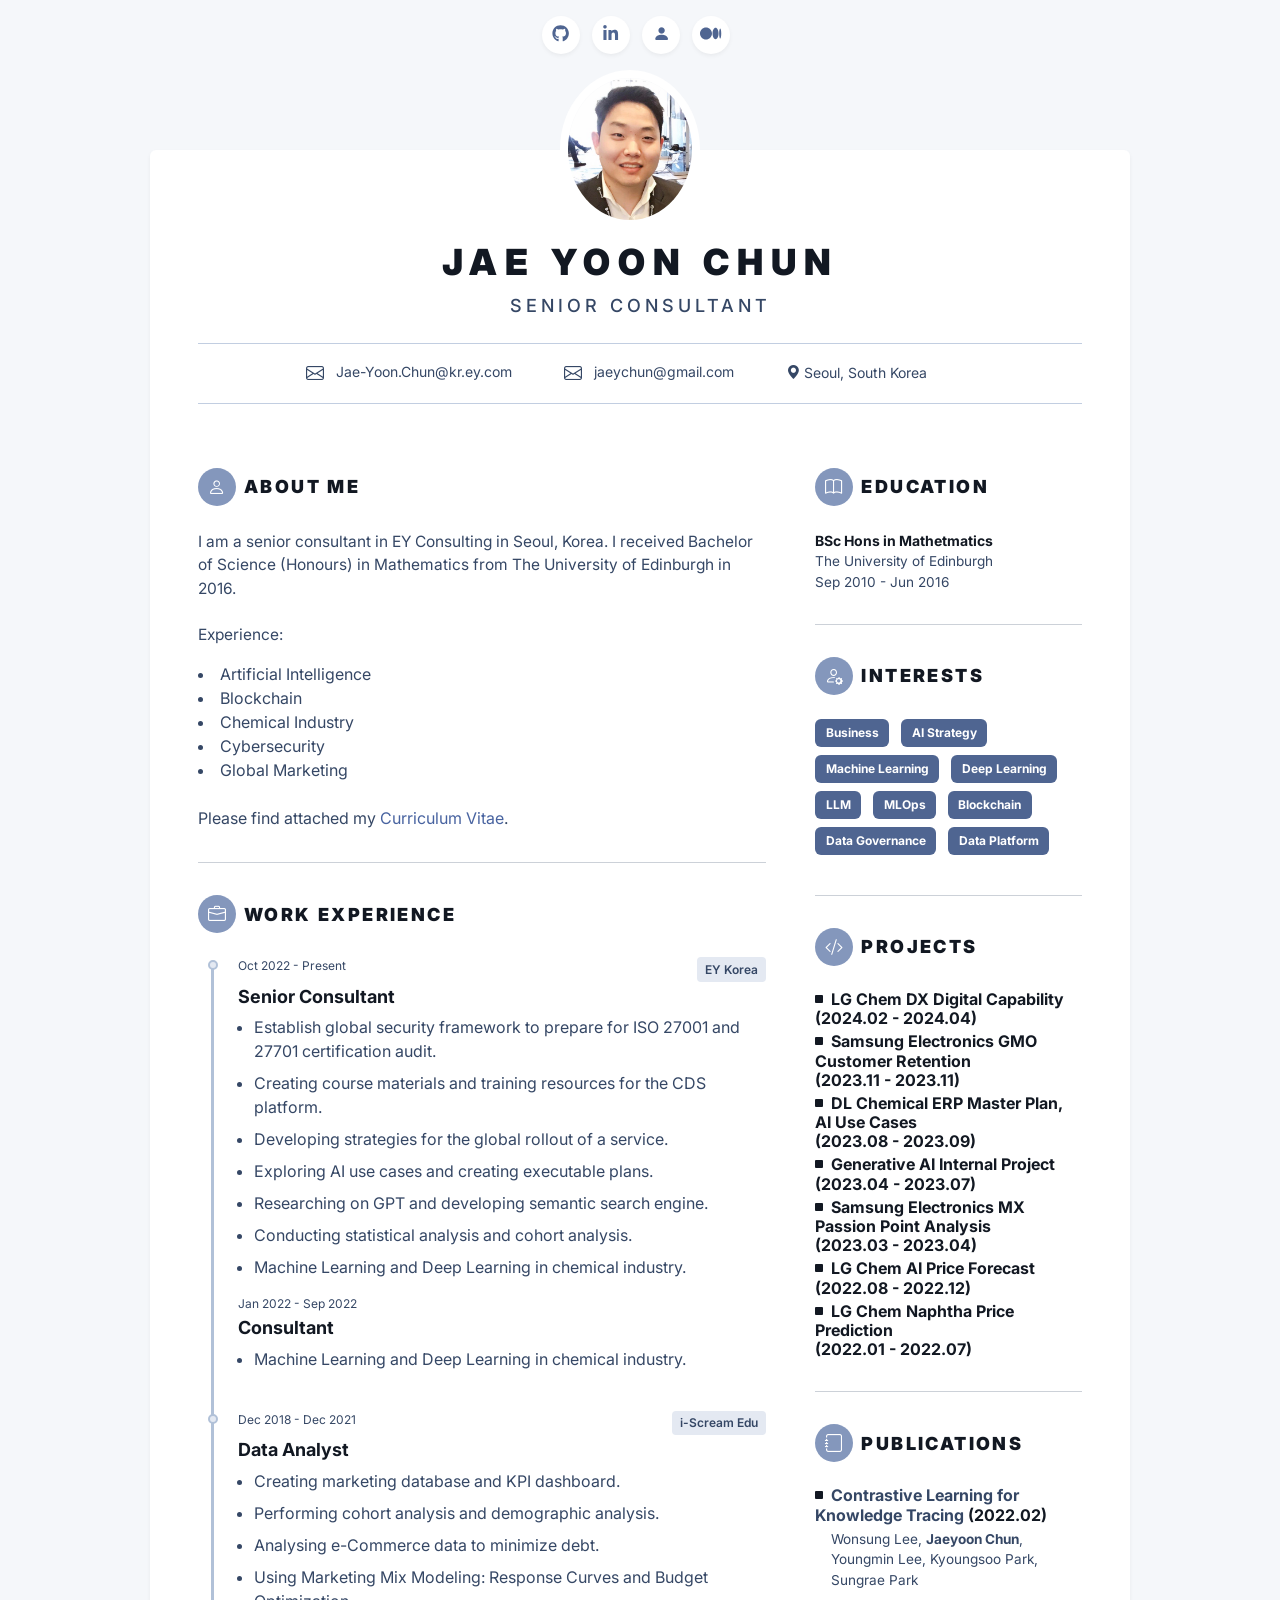
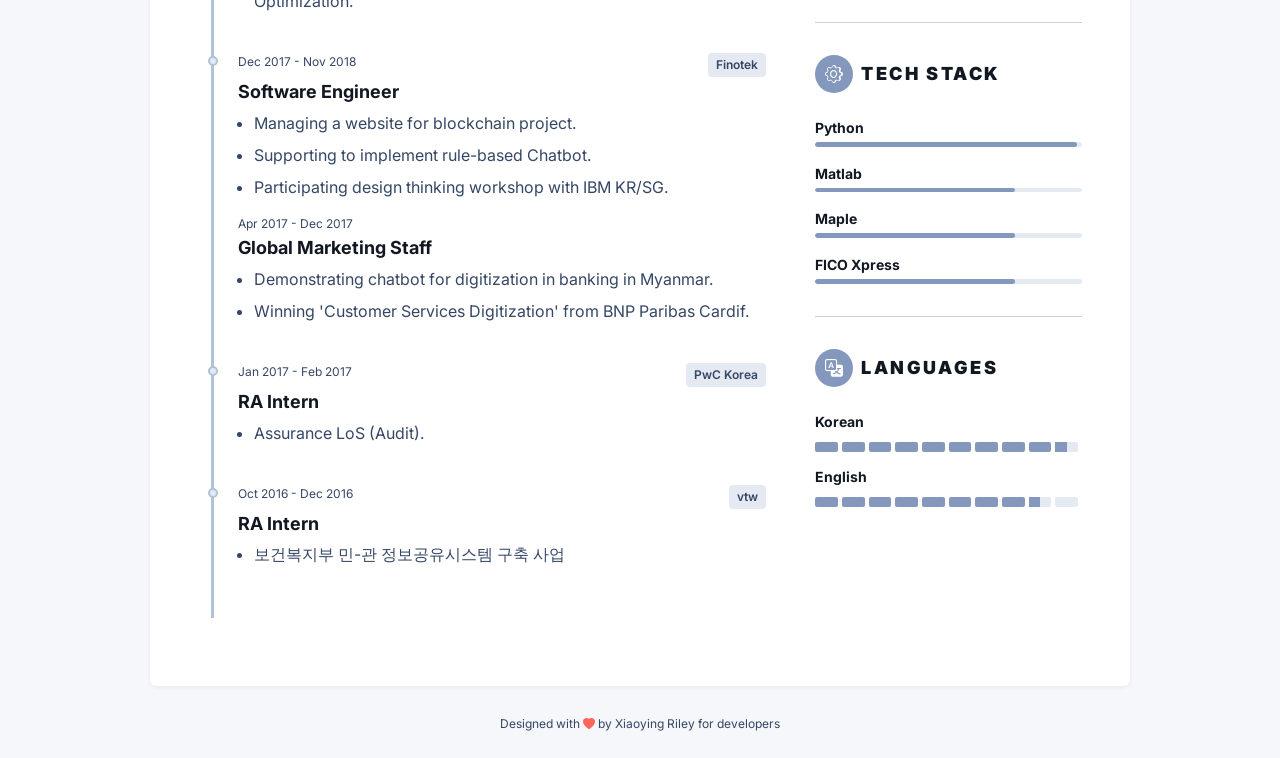
==== index.html @ 050219a9 "html and resume updated" ====
<!DOCTYPE html>
<html lang="en"> 
<head>
<!--	<title>Shine - FREE Bootstrap 5 Resume/CV Template For Developers</title>-->
	<title>Jae Yoon Chun | AI Consultant</title>
	
	<!-- Meta -->
	<meta charset="utf-8">
	<meta http-equiv="X-UA-Compatible" content="IE=edge">
	<meta name="viewport" content="width=device-width, initial-scale=1.0">
	<meta name="description" content="Profolio Bootstrap 5 Template">
	<meta name="author" content="Xiaoying Riley at 3rd Wave Media">
	<link rel="shortcut icon" href="jycicon.png">
	
	<!-- Google Fonts -->	
	<link rel="preconnect" href="https://fonts.googleapis.com"><link rel="preconnect" href="https://fonts.gstatic.com" crossorigin>
	<link href="https://fonts.googleapis.com/css2?family=Inter:wght@300;400;500;600;700;800;900&display=swap" rel="stylesheet">
	
	<!-- Bootstrpa Icons -->
	<link rel="stylesheet" href="https://cdn.jsdelivr.net/npm/bootstrap-icons@1.10.3/font/bootstrap-icons.css">
	
	<!-- FontAwesome JS -->
    <script defer src="assets/fontawesome/js/all.js"></script>

	<!-- Theme CSS -->  
	<link id="theme-style" rel="stylesheet" href="assets/css/shine.css">

</head> 


<body class="light-mode">
	
	<div class="container-fluid">
			
			<div class="main-content-wrapper">
				<div class="container-fluid">
					<div class="top-bar text-center position-relative">
						<div class="top-bar-inner">
							
							<!--<a class="btn btn-primary top-bar-cta" href="https://themes.3rdwavemedia.com/bootstrap-templates/resume/shine-free-bootstrap-5-light-mode-resume-cv-template-for-developers/">Hire Me</a>-->
					
							<ul class="social-list list-inline mx-auto">
								<!--<li class="list-inline-item me-0 me-md-1 me-lg-2"><a href="#"><i class="fa-brands fa-twitter fa-fw"></i></a></li>-->
								<li class="list-inline-item me-0 me-md-1 me-lg-2"><a href="https://github.com/jychun313/" target="_blank"><i class="fa-brands fa-github fa-fw"></i></a></li>
								<li class="list-inline-item me-0 me-md-1 me-lg-2"><a href="https://www.linkedin.com/in/jaeyoonchun/" target="_blank"><i class="fa-brands fa-linkedin-in fa-fw"></i></a></li>
								<li class="list-inline-item me-0 me-md-1 me-lg-2"><a href="assets/cv/Jae_Yoon_Chun_Resume.pdf" target="_blank"><i class="bi bi-person-fill"></i></a></li>
								<li class="list-inline-item me-0 me-md-1 me-lg-2"><a href="https://jaeychun.medium.com/" target="_blank"><i class="fab fa-medium-m"></i></a></li>
								<!--<li class="list-inline-item me-0 me-md-1 me-lg-2"><a href="#"><i class="fa-brands fa-stack-overflow fa-fw"></i></a></li>-->

							</ul><!--//social-list-->
							
						</div><!--//top-bar-inner-->
						
					</div><!--//top-bar-->
			
					<div class="resume-wrapper mx-auto rounded-2">
						<div class="resume-header px-4 px-lg-5">
							<div class="resume-profile-holder text-center">
								<img class="resume-profile-pic rounded-circle" src="assets/images/jaeyoonchun.jpg" alt="image" height="140" width="140">
								<h2 class="resume-name text-uppercase">Jae Yoon Chun </h2>
								<div class="resume-role-title text-uppercase">Senior Consultant</div>
								<div class="resume-contact mt-4">
									<ul class="resume-contact-list list-unstyled list-inline mb-0 justify-content-between">
										<!--<li class="list-inline-item me-md-3 me-lg-5"><i class="resume-contact-icon bi bi-telephone-inbound me-2"></i> +123-4567890</li>-->
										<li class="list-inline-item me-md-3 me-lg-5"><i class="resume-contact-icon bi bi-envelope me-2"></i> Jae-Yoon.Chun@kr.ey.com</li>
										<li class="list-inline-item me-md-3 me-lg-5"><i class="resume-contact-icon bi bi-envelope me-2"></i> jaeychun@gmail.com</li>
										<li class="list-inline-item me-md-3 me-lg-5"><i class="bi bi-geo-alt-fill"></i> Seoul, South Korea</li>
										<!--<li class="list-inline-item me-lg-5"><i class="resume-contact-icon bi bi-globe me-2"></i> www.yourwebsite.com</li>-->
									</ul>
								</div><!--//resume-contact-->
							</div><!--//profile-holder-->
						</div><!--//resume-header-->
						
						<div class="resume-body p-4 p-lg-5">
							<div class="row">
								<div class="col-main col-12 col-lg-8 pe-lg-4">
									<section class="resume-summary-section resume-section">
										<h3 class="resume-section-heading text-uppercase py-2 py-lg-3 py-2 py-lg-3"><i class="resume-section-heading-icon bi bi-person me-2"></i>About Me</h3>
										<div class="resume-summary-desc">
											<p style="font-size:15.5px; ">
											I am a senior consultant in EY Consulting in Seoul, Korea. I received Bachelor of Science (Honours) in Mathematics from The University of Edinburgh in 2016.<br>
											<br>

											Experience:
											<li>Artificial Intelligence</li>
											<li>Blockchain</li>
											<li>Chemical Industry</li>
											<li>Cybersecurity</li>
											<li>Global Marketing</li><br>

											Please find attached my <a href="assets/cv/Jae_Yoon_Chun_Resume.pdf" style="color: #4863A0;" target="_blank" rel="noopener noreferrer">Curriculum Vitae</a>. </p>
										</div>
									</section><!--//resume-section-->
									
									<hr>
									
									<section class="resume-experience-section resume-section">
										<h3 class="resume-section-heading text-uppercase py-2 py-lg-3 py-3"><i class="resume-section-heading-icon bi bi-briefcase me-2"></i>Work Experience</h3>
										<div class="resume-timeline position-relative">

										    <article class="resume-timeline-item position-relative pb-4">
											    <div class="resume-timeline-item-header mb-2">
												    <div class="resume-position-meta d-flex justify-content-between mb-1">
													    <div class="resume-position-time">Oct 2022 - Present</div>
													    <div class="resume-company-name">EY Korea</div>
												    </div>
											        <h3 class="resume-position-title mb-1">Senior Consultant</h3>
											    </div><!--//resume-timeline-item-header-->
												<div class="resume-timeline-item-desc">
												    <ul class="resume-timeline-list">
														<li>Establish global security framework to prepare for ISO 27001 and 27701 certification audit.</li>
														<li>Creating course materials and training resources for the CDS platform.</li>
													    <li>Developing strategies for the global rollout of a service.</li>
														<li>Exploring AI use cases and creating executable plans.</li>
													    <li>Researching on GPT and developing semantic search engine.</li>
														<li>Conducting statistical analysis and cohort analysis.</li>
														<li>Machine Learning and Deep Learning in chemical industry.</li>
												    </ul>
											    </div><!--//resume-timeline-item-desc-->
												<div class="resume-timeline-item-header mb-2">
												    <div class="resume-position-meta d-flex justify-content-between mb-1">
													    <div class="resume-position-time">Jan 2022 - Sep 2022</div>
												    </div>
											        <h3 class="resume-position-title mb-1">Consultant</h3>
											    </div><!--//resume-timeline-item-header-->
												<div class="resume-timeline-item-desc">
												    <ul class="resume-timeline-list">
														<li>Machine Learning and Deep Learning in chemical industry.</li>
												    </ul>
											    </div><!--//resume-timeline-item-desc-->
										    </article><!--//resume-timeline-item-->
								    
										    <article class="resume-timeline-item position-relative pb-4">
											    <div class="resume-timeline-item-header mb-2">
												    <div class="resume-position-meta d-flex justify-content-between mb-1">
													    <div class="resume-position-time">Dec 2018 - Dec 2021</div>
													    <div class="resume-company-name">i-Scream Edu</div>
												    </div>
											        <h3 class="resume-position-title mb-1">Data Analyst</h3>
											    </div><!--//resume-timeline-item-header-->
											    <div class="resume-timeline-item-desc">
												    <ul class="resume-timeline-list">
													    <li>Creating marketing database and KPI dashboard.</li>
													    <li>Performing cohort analysis and demographic analysis.</li>
														<li>Analysing e-Commerce data to minimize debt.</li>
														<li>Using Marketing Mix Modeling: Response Curves and Budget Optimization.</li>
												    </ul>
											    </div><!--//resume-timeline-item-desc-->
										    </article><!--//resume-timeline-item-->

										    <article class="resume-timeline-item position-relative pb-4">
											    <div class="resume-timeline-item-header mb-2">
												    <div class="resume-position-meta d-flex justify-content-between mb-1">
													    <div class="resume-position-time">Dec 2017 - Nov 2018</div>
													    <div class="resume-company-name">Finotek</div>
												    </div>
											        <h3 class="resume-position-title mb-1">Software Engineer</h3>
											    </div><!--//resume-timeline-item-header-->
											    <div class="resume-timeline-item-desc">
												    <ul class="resume-timeline-list">
													    <li>Managing a website for blockchain project.</li>
														<li>Supporting to implement rule-based Chatbot.</li>
													    <li>Participating design thinking workshop with IBM KR/SG.</li>
												    </ul>
											    </div><!--//resume-timeline-item-desc-->
												<div class="resume-timeline-item-header mb-2">
												    <div class="resume-position-meta d-flex justify-content-between mb-1">
													    <div class="resume-position-time">Apr 2017 - Dec 2017</div>
												    </div>
											        <h3 class="resume-position-title mb-1">Global Marketing Staff</h3>
											    </div><!--//resume-timeline-item-header-->
											    <div class="resume-timeline-item-desc">
												    <ul class="resume-timeline-list">
													    <li>Demonstrating chatbot for digitization in banking in Myanmar.</li>
													    <li>Winning 'Customer Services Digitization' from BNP Paribas Cardif.</li>
												    </ul>
											    </div><!--//resume-timeline-item-desc-->
										    </article><!--//resume-timeline-item-->

											<article class="resume-timeline-item position-relative pb-4">
											    <div class="resume-timeline-item-header mb-2">
												    <div class="resume-position-meta d-flex justify-content-between mb-1">
													    <div class="resume-position-time">Jan 2017 - Feb 2017</div>
													    <div class="resume-company-name">PwC Korea</div>
												    </div>
											        <h3 class="resume-position-title mb-1">RA Intern</h3>
											    </div><!--//resume-timeline-item-header-->
											    <div class="resume-timeline-item-desc">
												    <ul class="resume-timeline-list">
													    <li>Assurance LoS (Audit).</li>
												    </ul>
											    </div><!--//resume-timeline-item-desc-->
										    </article><!--//resume-timeline-item-->

											<article class="resume-timeline-item position-relative pb-4">
											    <div class="resume-timeline-item-header mb-2">
												    <div class="resume-position-meta d-flex justify-content-between mb-1">
													    <div class="resume-position-time">Oct 2016 - Dec 2016</div>
													    <div class="resume-company-name">vtw</div>
												    </div>
											        <h3 class="resume-position-title mb-1">RA Intern</h3>
											    </div><!--//resume-timeline-item-header-->
												<div class="resume-timeline-item-desc">
												    <ul class="resume-timeline-list">
													    <li>보건복지부  민-관 정보공유시스템 구축 사업</li>
												    </ul>
											    </div><!--//resume-timeline-item-desc-->
										    </article><!--//resume-timeline-item-->

										</div><!--//resume-timeline-->
									</section><!--//resume-experience-section-->
								</div><!--//col-8-->

								<div class="col-12 col-lg-4 ps-lg-4">

									<section class="resume-educate-section resume-section">
										<h3 class="resume-section-heading text-uppercase py-2 py-lg-3 py-3"><i class="resume-section-heading-icon bi bi-book me-2"></i>Education</h3>
										<ul class="list-unstyled">
										    <li class="mb-2">
										        <div class="resume-degree font-weight-bold">BSc Hons in Mathetmatics</div>
										        <div class="resume-degree-org">The University of Edinburgh</div>
										        <div class="resume-degree-time">Sep 2010 - Jun 2016</div>
										    </li>
									    </ul>
									</section><!--//resume-section-->

									<hr>

									<section class="resume-skills-section resume-section">
										<h3 class="resume-section-heading text-uppercase py-2 py-lg-3 py-3"><i class="resume-section-heading-icon bi bi-person-gear me-2"></i>Interests</h3>
										<ul class="list-inline">
											<li class="list-inline-item"><span class="badge resume-skill-badge">Business</span></li>
								            <li class="list-inline-item"><span class="badge resume-skill-badge">AI Strategy</span></li>
								            <li class="list-inline-item"><span class="badge resume-skill-badge">Machine Learning</span></li>
											<li class="list-inline-item"><span class="badge resume-skill-badge">Deep Learning</span></li>
											<li class="list-inline-item"><span class="badge resume-skill-badge">LLM</span></li>
								            <li class="list-inline-item"><span class="badge resume-skill-badge">MLOps</span></li>
											<li class="list-inline-item"><span class="badge resume-skill-badge">Blockchain</span></li>
											<li class="list-inline-item"><span class="badge resume-skill-badge">Data Governance</span></li>
											<li class="list-inline-item"><span class="badge resume-skill-badge">Data Platform</span></li>
							            </ul>
									</section><!--//resume-section-->

									<hr>

									<section class="resume-projects-section resume-section">
										<h3 class="resume-section-heading text-uppercase py-2 py-lg-3 py-3"><i class="resume-section-heading-icon bi bi-code-slash me-2"></i>Projects</h3>
										<div class="item">
											<h4 class="item-heading"><i class="item-icon bi bi-square-fill me-2"></i>LG Chem DX Digital Capability<br>(2024.02 - 2024.04)</h4> <!--(2024.02.01 - 2024.04.30)-->
											<h4 class="item-heading"><i class="item-icon bi bi-square-fill me-2"></i>Samsung Electronics GMO Customer Retention<br>(2023.11 - 2023.11)</h4> <!--(2023.11.01 - 2023.11.22)-->
											<h4 class="item-heading"><i class="item-icon bi bi-square-fill me-2"></i>DL Chemical ERP Master Plan, AI Use Cases<br>(2023.08 - 2023.09)</h4> <!--(2023.08.14 - 2023.09.15)-->
											<h4 class="item-heading"><i class="item-icon bi bi-square-fill me-2"></i>Generative AI Internal Project<br>(2023.04 - 2023.07)</h4> <!--(2023.04.26 - 2023.07.07)-->
											<h4 class="item-heading"><i class="item-icon bi bi-square-fill me-2"></i>Samsung Electronics MX Passion Point Analysis<br>(2023.03 - 2023.04)</h4> <!--(2023.03.03 - 2023.04.21)-->
											<h4 class="item-heading"><i class="item-icon bi bi-square-fill me-2"></i>LG Chem AI Price Forecast<br>(2022.08 - 2022.12)</h4> <!--(2022.08.01 - 2022.12.16)-->
											<h4 class="item-heading"><i class="item-icon bi bi-square-fill me-2"></i>LG Chem Naphtha Price Prediction<br>(2022.01 - 2022.07)</h4> <!--(2022.01.17 - 2022.07.15)-->
										</div><!--//item-->
									</section>

									<hr>

									<section class="resume-projects-section resume-section">
										<h3 class="resume-section-heading text-uppercase py-2 py-lg-3 py-3"><i class="resume-section-heading-icon bi bi-journal me-2"></i>Publications</h3>
										<div class="item">
											<h4 class="item-heading"><i class="item-icon bi bi-square-fill me-2"></i><a href="https://dl.acm.org/doi/fullHtml/10.1145/3485447.3512105" target="_blank">Contrastive Learning for Knowledge Tracing</a> (2022.02)</h4>
											<div class="item-desc">
												Wonsung Lee, <b>Jaeyoon Chun</b>, Youngmin Lee, Kyoungsoo Park, Sungrae Park
											</div>
										</div><!--//item-->
									</section>

									<hr>
									
									<section class="resume-skills-section resume-section">
										<h3 class="resume-section-heading text-uppercase py-2 py-lg-3 py-3"><i class="resume-section-heading-icon bi bi-gear me-2"></i>Tech Stack</h3>
										<ul class="list-unstyled">
								        <li class="mb-2">
								            <div class="resume-skill-name">Python</div>
											<div class="progress resume-progress" role="progressbar" aria-label="Basic example" aria-valuenow="98" aria-valuemin="0" aria-valuemax="100">
											  <div class="progress-bar resume-progress-bar" style="width: 98%"></div>
											</div>
								        </li>
								        <li class="mb-2">
								            <div class="resume-skill-name">Matlab</div>
									        <div class="progress resume-progress" role="progressbar" aria-label="Basic example" aria-valuenow="75" aria-valuemin="0" aria-valuemax="100">
											  <div class="progress-bar resume-progress-bar" style="width: 75%"></div>
											</div>
								        </li>
										<li class="mb-2">
								            <div class="resume-skill-name">Maple</div>
									        <div class="progress resume-progress" role="progressbar" aria-label="Basic example" aria-valuenow="75" aria-valuemin="0" aria-valuemax="100">
											  <div class="progress-bar resume-progress-bar" style="width: 75%"></div>
											</div>
								        </li>
										<li class="mb-2">
								            <div class="resume-skill-name">FICO Xpress</div>
									        <div class="progress resume-progress" role="progressbar" aria-label="Basic example" aria-valuenow="75" aria-valuemin="0" aria-valuemax="100">
											  <div class="progress-bar resume-progress-bar" style="width: 75%"></div>
											</div>
								        </li>
							        </ul>
									</section><!--//resume-section-->
									
									<hr>
									
									<section class="resume-lang-section resume-section">
										<h3 class="resume-section-heading text-uppercase py-2 py-lg-3 py-3"><i class="resume-section-heading-icon bi bi-translate me-2"></i>Languages</h3>
										 <ul class="list-unstyled resume-lang-list">
										    <li class="mb-2">
										        <div class="resume-lang-name">Korean</div>
										        <div class="resume-level-indicator row gx-0 flex-nowrap">
											        <div class="col"><span class="item item-full"></span></div>
											        <div class="col"><span class="item item-full"></span></div>
											        <div class="col"><span class="item item-full"></span></div>
											        <div class="col"><span class="item item-full"></span></div>
											        <div class="col"><span class="item item-full"></span></div>
											        <div class="col"><span class="item item-full"></span></div>
											        <div class="col"><span class="item item-full"></span></div>
											        <div class="col"><span class="item item-full"></span></div>
											        <div class="col"><span class="item item-full"></span></div>
											        <div class="col"><span class="item item-half"></span></div>
										        </div><!--//resume-level-indicator-->
										    </li>
										     <li class="mb-2">
										        <div class="resume-lang-name">English</div>
										        <div class="resume-level-indicator row gx-0 flex-nowrap">
											        <div class="col"><span class="item item-full"></span></div>
											        <div class="col"><span class="item item-full"></span></div>
											        <div class="col"><span class="item item-full"></span></div>
											        <div class="col"><span class="item item-full"></span></div>
											        <div class="col"><span class="item item-full"></span></div>
											        <div class="col"><span class="item item-full"></span></div>
											        <div class="col"><span class="item item-full"></span></div>
											        <div class="col"><span class="item item-full"></span></div>
											        <div class="col"><span class="item item-half"></span></div>
											        <div class="col"><span class="item"></span></div>
										        </div><!--//resume-level-indicator-->
										    </li>
										</ul>
									</section>
									
									
									
								</div><!--//col-side-->
							</div><!--//row-->
					    </div><!--//resume-body-->
				    </div><!--//resume-wrapper-->
				</div><!--//container-fluid-->
			</div><!--//main-content-wrapper-->
		
		
		</div><!--//row-->
	
	</div><!--//container-->
	
	<footer class="footer text-center py-4">
		<!--/* This template is free as long as you keep the footer attribution link. If you'd like to use the template without the attribution link, you can buy the commercial license via our website: themes.3rdwavemedia.com Thank you for your support. :) */-->
		<small class="copyright">Designed with <span class="sr-only">love</span><i class="bi bi-heart-fill" style="color:#fe655c"></i> by <a class="theme-link" href="http://themes.3rdwavemedia.com" target="_blank">Xiaoying Riley</a> for developers</small>
	</footer>

</body>
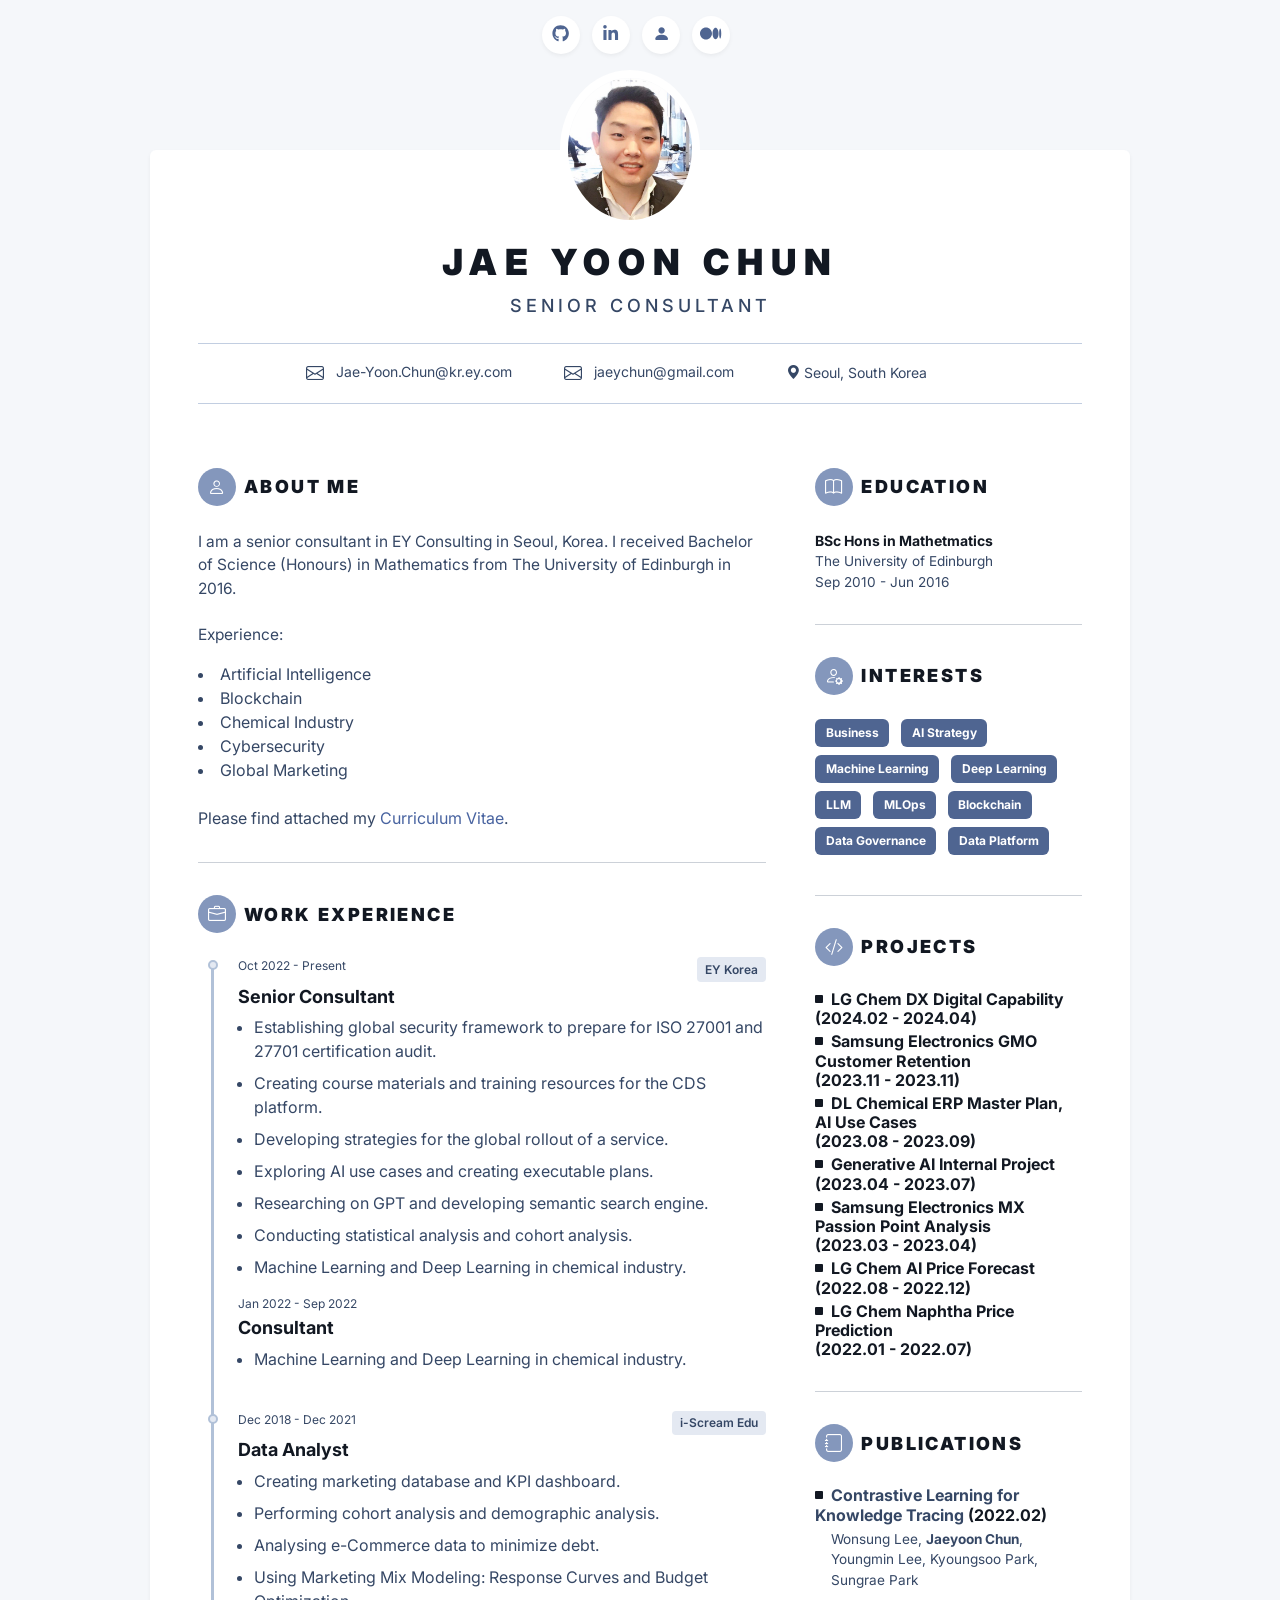
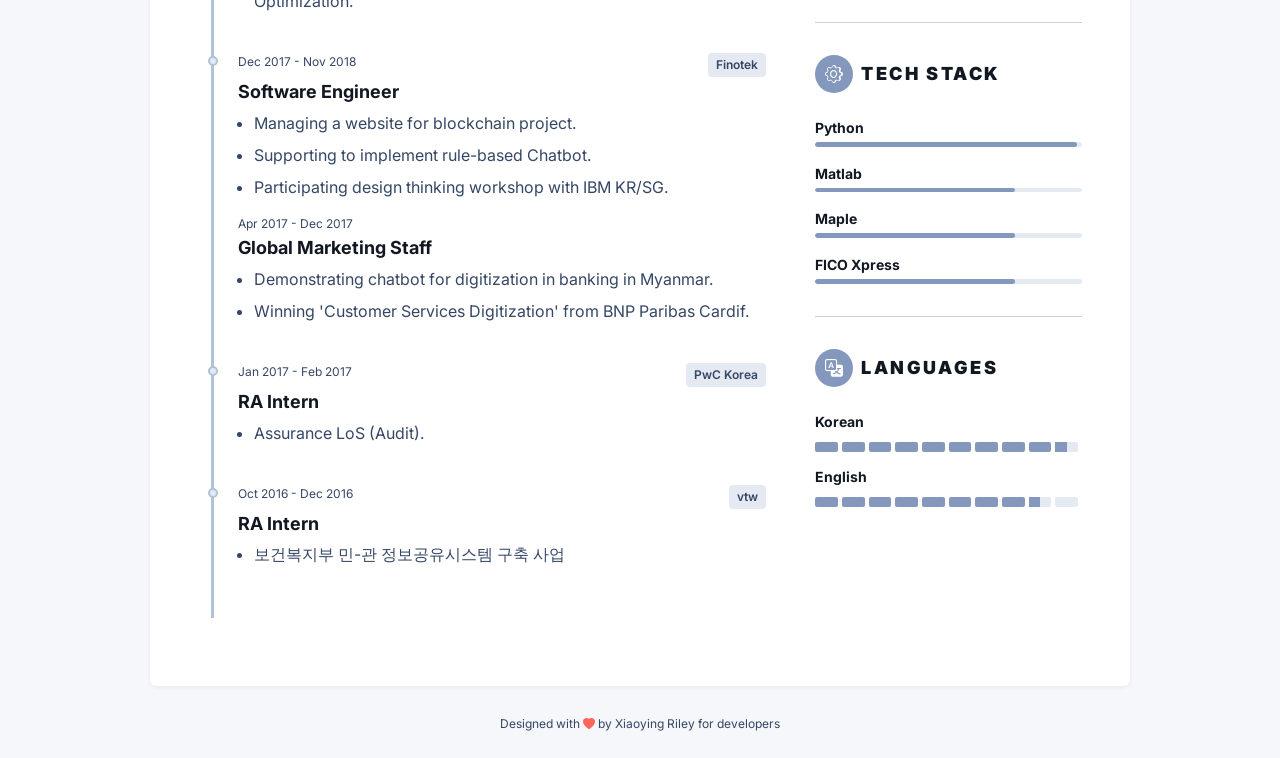
==== commit e0c60152: "minor change: Establish -> Establishing" ====
--- a/index.html
+++ b/index.html
@@ -108,7 +108,7 @@
 											    </div><!--//resume-timeline-item-header-->
 												<div class="resume-timeline-item-desc">
 												    <ul class="resume-timeline-list">
-														<li>Establish global security framework to prepare for ISO 27001 and 27701 certification audit.</li>
+														<li>Establishing global security framework to prepare for ISO 27001 and 27701 certification audit.</li>
 														<li>Creating course materials and training resources for the CDS platform.</li>
 													    <li>Developing strategies for the global rollout of a service.</li>
 														<li>Exploring AI use cases and creating executable plans.</li>
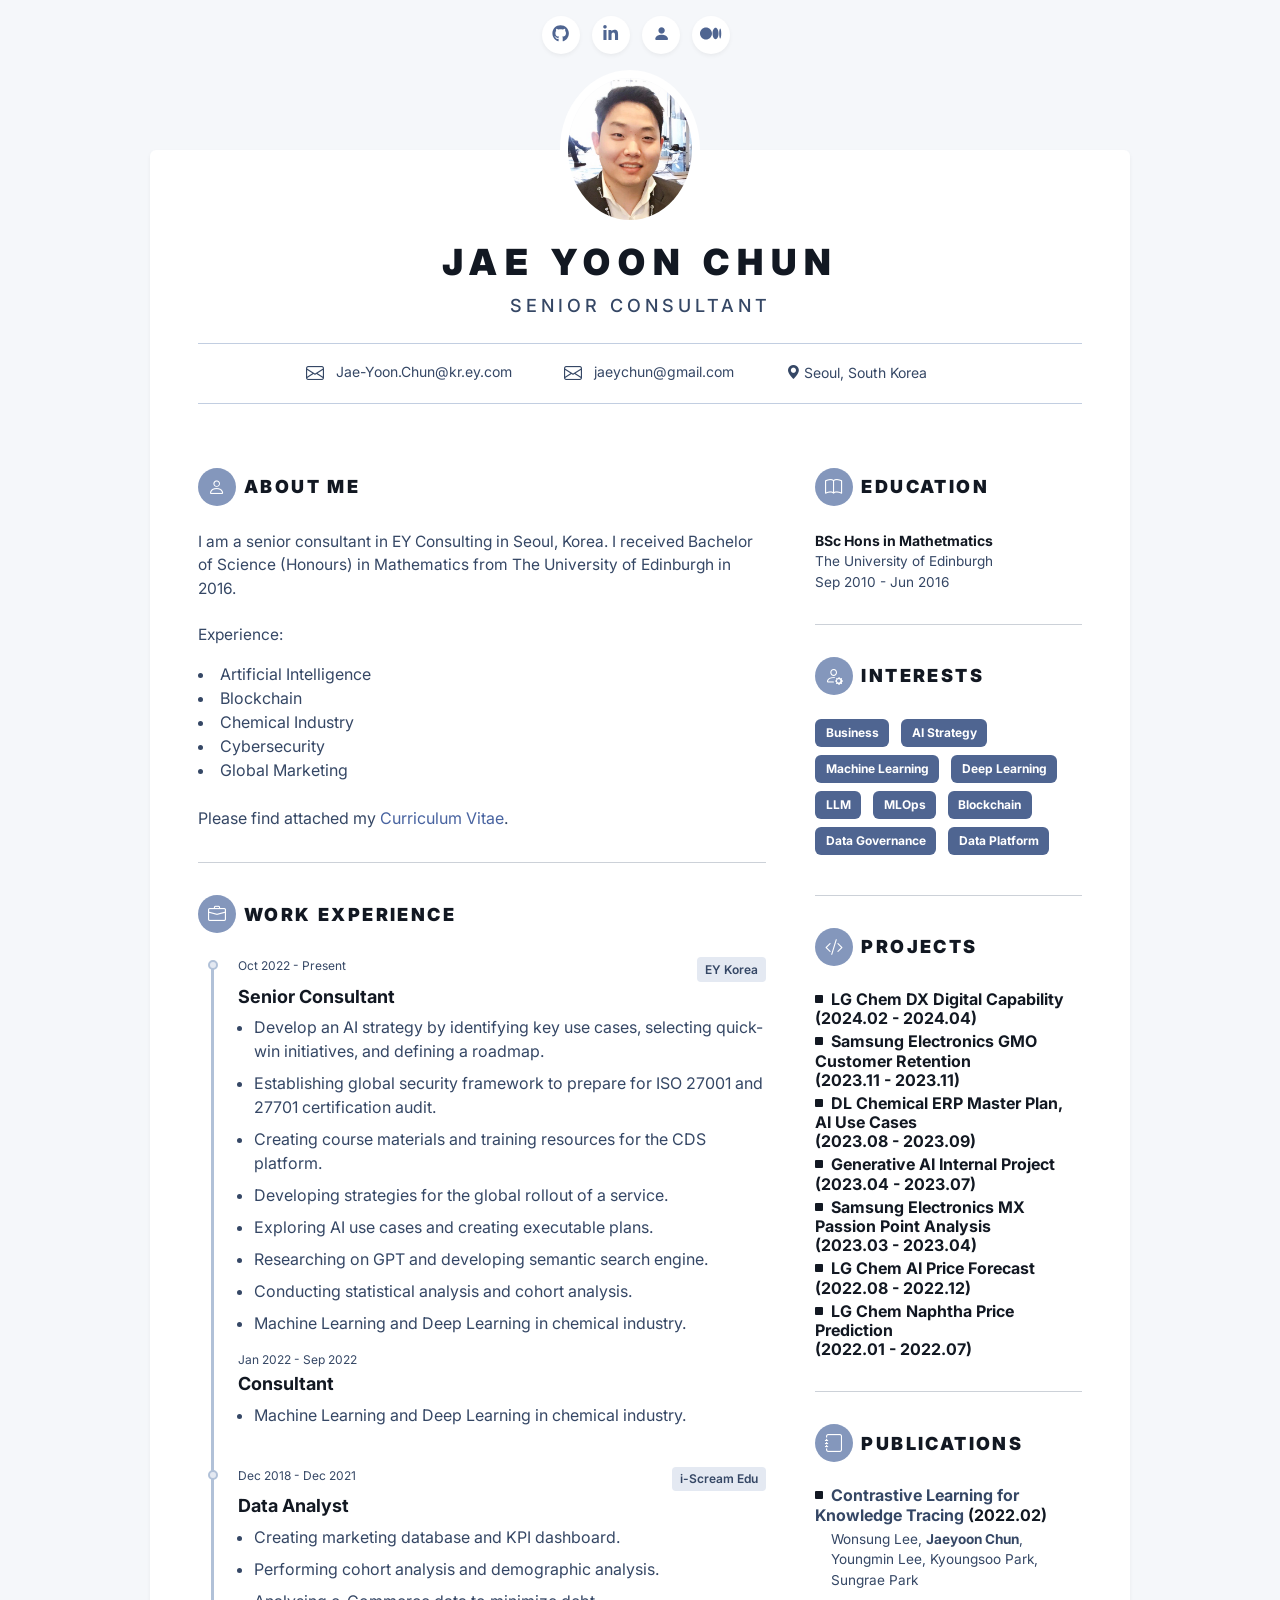
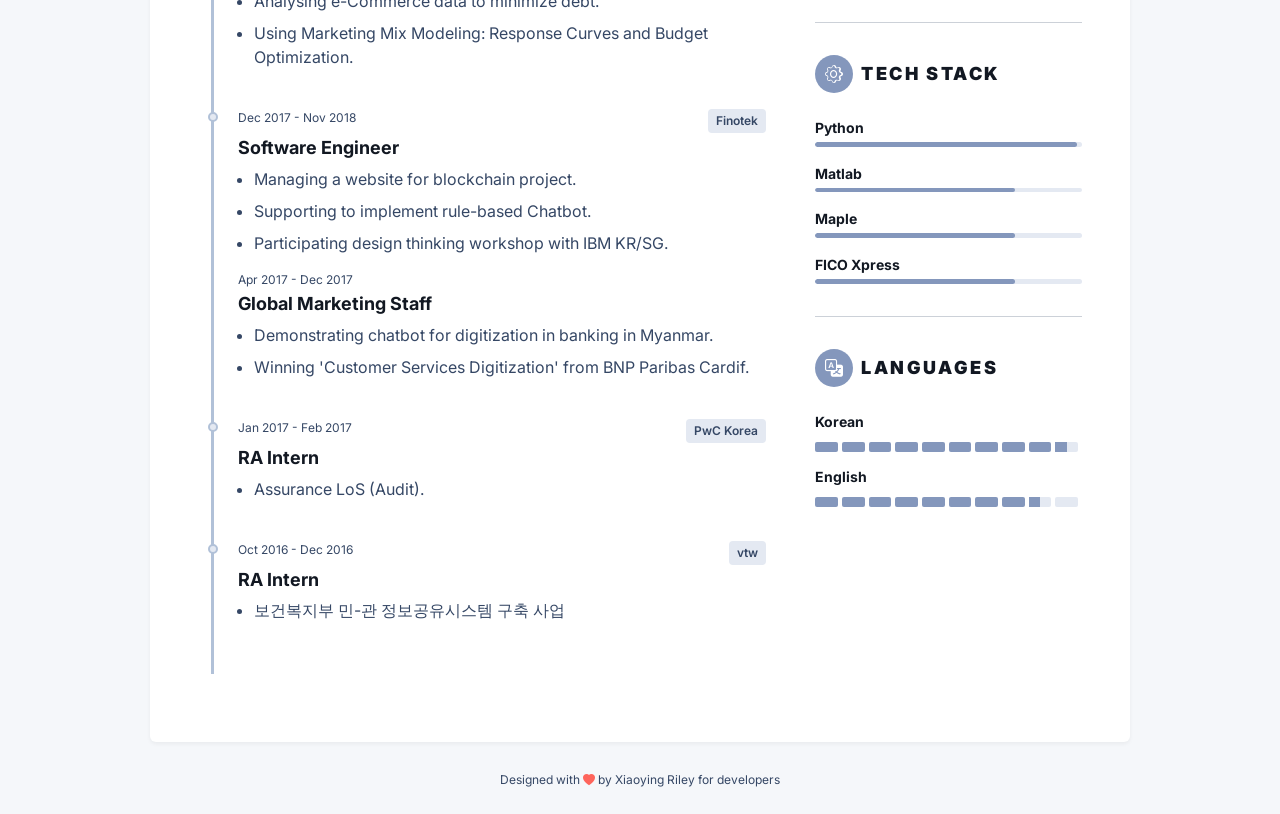
==== commit 1958863a: "added experiences part" ====
--- a/index.html
+++ b/index.html
@@ -108,6 +108,7 @@
 											    </div><!--//resume-timeline-item-header-->
 												<div class="resume-timeline-item-desc">
 												    <ul class="resume-timeline-list">
+														<li>Develop an AI strategy by identifying key use cases, selecting quick-win initiatives, and defining a roadmap.</li>
 														<li>Establishing global security framework to prepare for ISO 27001 and 27701 certification audit.</li>
 														<li>Creating course materials and training resources for the CDS platform.</li>
 													    <li>Developing strategies for the global rollout of a service.</li>
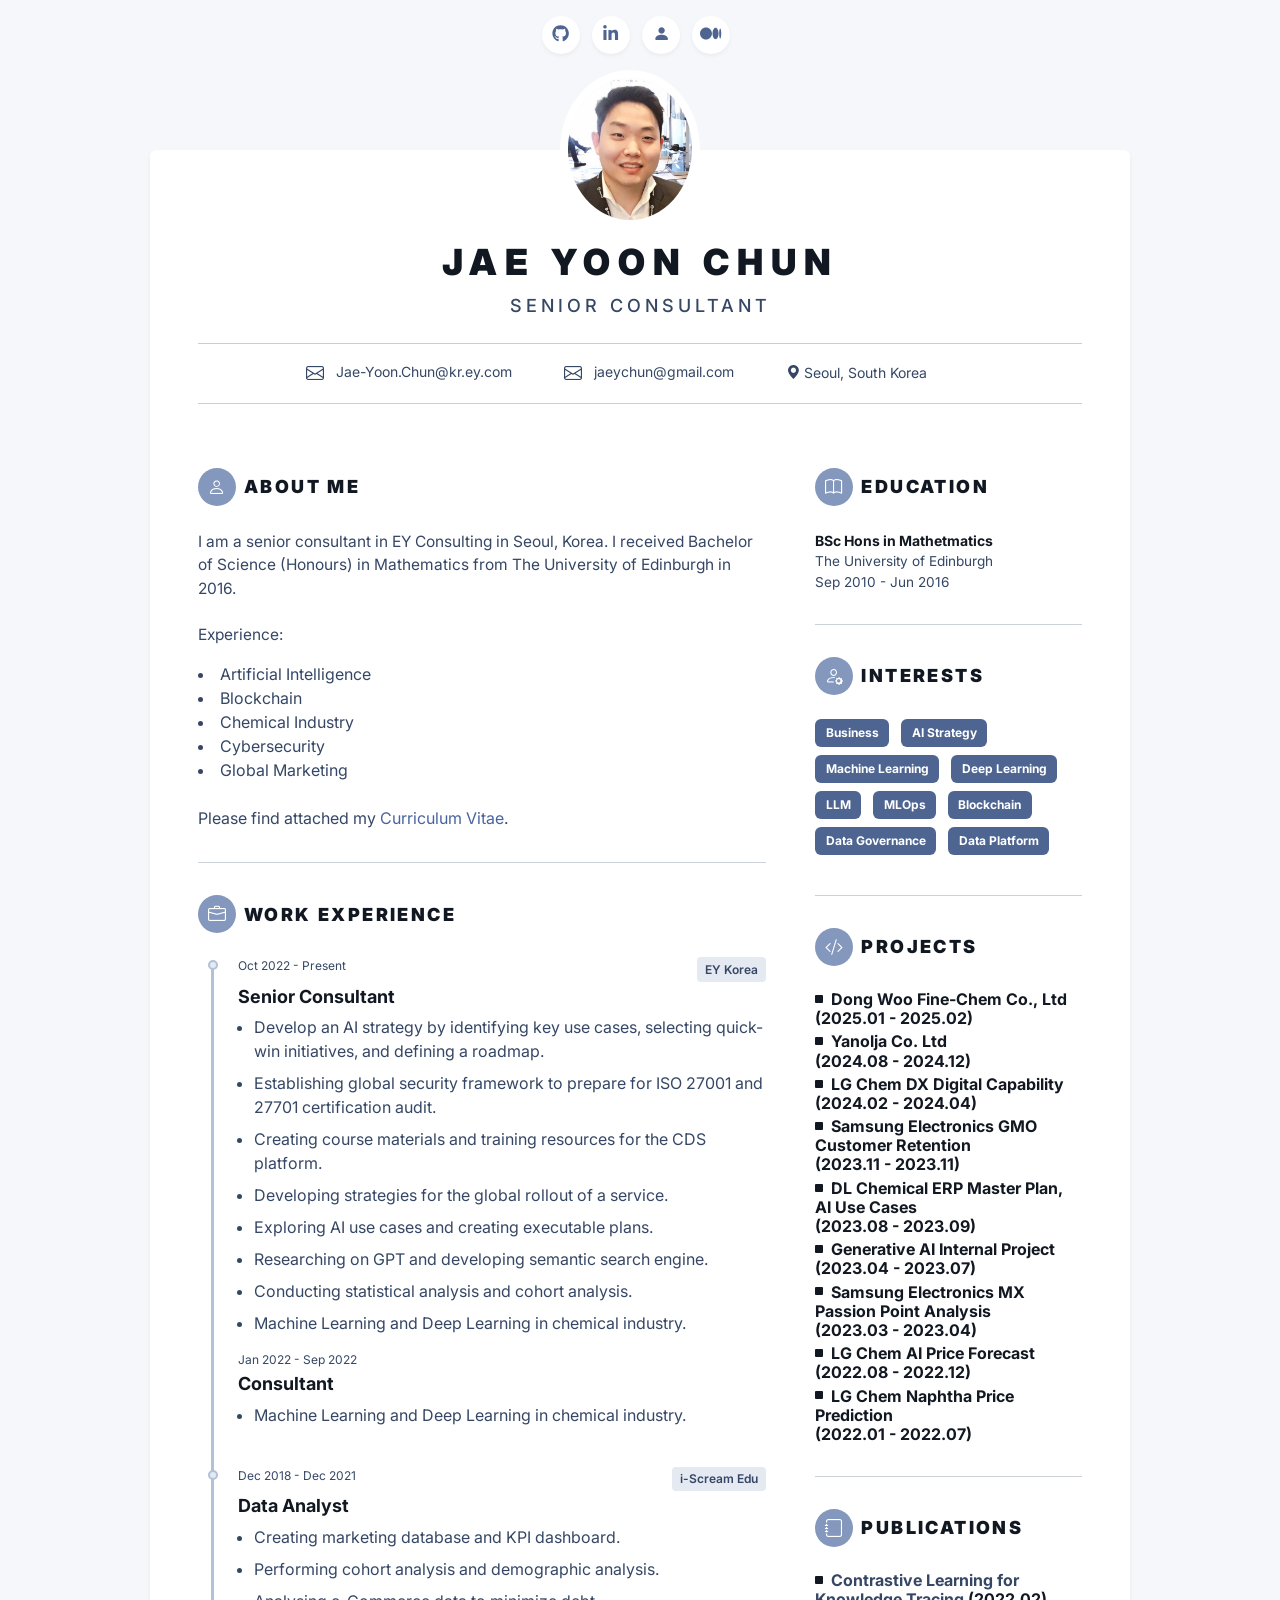
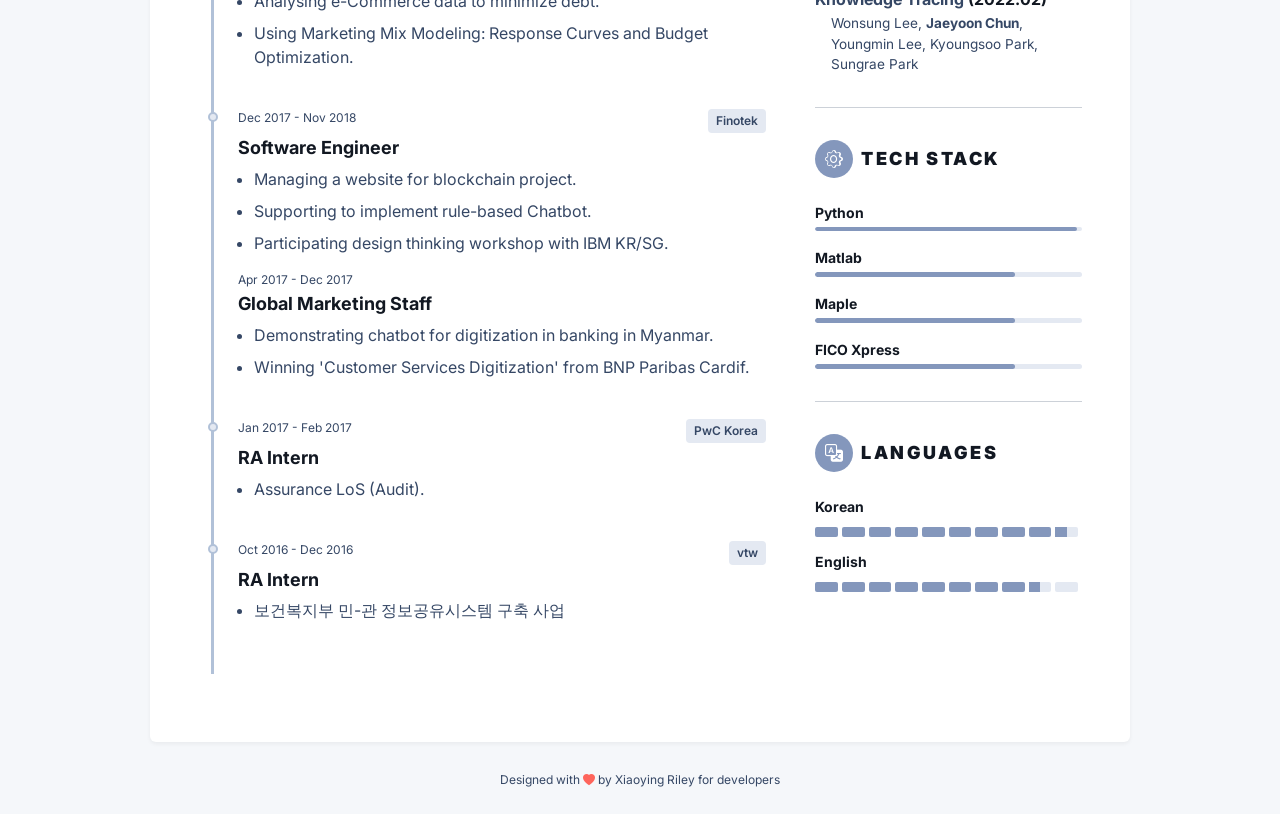
==== commit fecb3514: "changes in PROJECTS Section" ====
--- a/index.html
+++ b/index.html
@@ -247,6 +247,8 @@
 									<section class="resume-projects-section resume-section">
 										<h3 class="resume-section-heading text-uppercase py-2 py-lg-3 py-3"><i class="resume-section-heading-icon bi bi-code-slash me-2"></i>Projects</h3>
 										<div class="item">
+											<h4 class="item-heading"><i class="item-icon bi bi-square-fill me-2"></i>Dong Woo Fine-Chem Co., Ltd<br>(2025.01 - 2025.02)</h4> <!--(2025.01.13 - 2025.02.28)-->
+											<h4 class="item-heading"><i class="item-icon bi bi-square-fill me-2"></i>Yanolja Co. Ltd<br>(2024.08 - 2024.12)</h4> <!--(2024.08.12 - 2024.12.24)-->
 											<h4 class="item-heading"><i class="item-icon bi bi-square-fill me-2"></i>LG Chem DX Digital Capability<br>(2024.02 - 2024.04)</h4> <!--(2024.02.01 - 2024.04.30)-->
 											<h4 class="item-heading"><i class="item-icon bi bi-square-fill me-2"></i>Samsung Electronics GMO Customer Retention<br>(2023.11 - 2023.11)</h4> <!--(2023.11.01 - 2023.11.22)-->
 											<h4 class="item-heading"><i class="item-icon bi bi-square-fill me-2"></i>DL Chemical ERP Master Plan, AI Use Cases<br>(2023.08 - 2023.09)</h4> <!--(2023.08.14 - 2023.09.15)-->
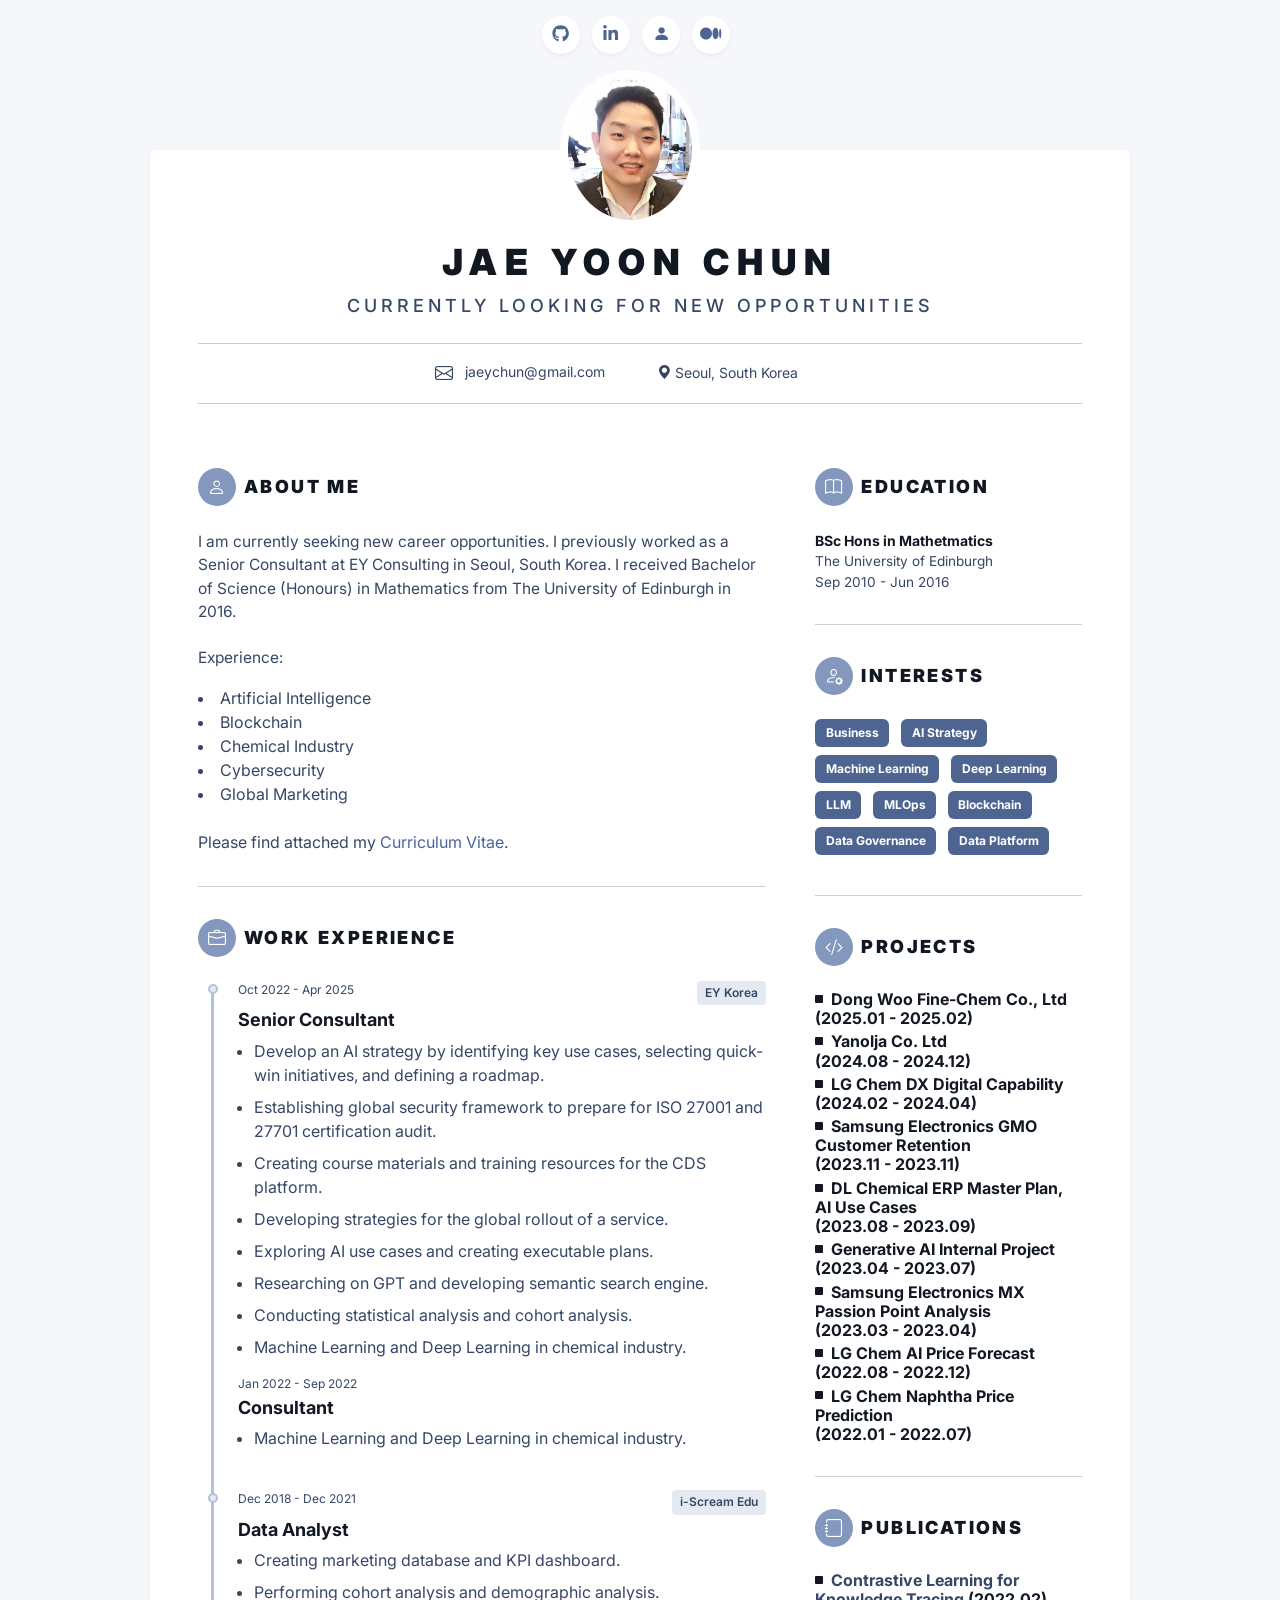
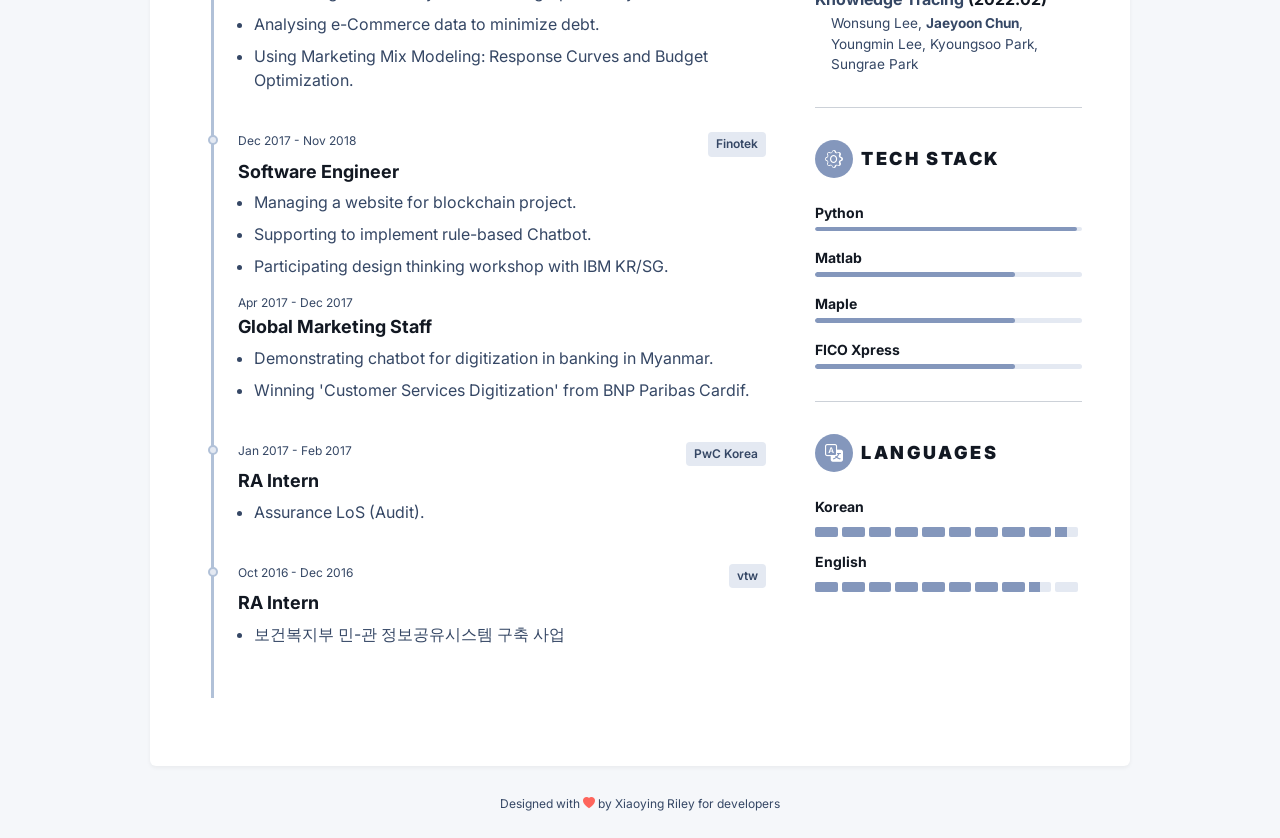
==== commit 923a3c52: "changes in career" ====
--- a/index.html
+++ b/index.html
@@ -58,11 +58,12 @@
 							<div class="resume-profile-holder text-center">
 								<img class="resume-profile-pic rounded-circle" src="assets/images/jaeyoonchun.jpg" alt="image" height="140" width="140">
 								<h2 class="resume-name text-uppercase">Jae Yoon Chun </h2>
-								<div class="resume-role-title text-uppercase">Senior Consultant</div>
+<!--								<div class="resume-role-title text-uppercase">Senior Consultant</div>-->
+								<div class="resume-role-title text-uppercase">Currently looking for new opportunities</div>
 								<div class="resume-contact mt-4">
 									<ul class="resume-contact-list list-unstyled list-inline mb-0 justify-content-between">
 										<!--<li class="list-inline-item me-md-3 me-lg-5"><i class="resume-contact-icon bi bi-telephone-inbound me-2"></i> +123-4567890</li>-->
-										<li class="list-inline-item me-md-3 me-lg-5"><i class="resume-contact-icon bi bi-envelope me-2"></i> Jae-Yoon.Chun@kr.ey.com</li>
+<!--										<li class="list-inline-item me-md-3 me-lg-5"><i class="resume-contact-icon bi bi-envelope me-2"></i> Jae-Yoon.Chun@kr.ey.com</li>-->
 										<li class="list-inline-item me-md-3 me-lg-5"><i class="resume-contact-icon bi bi-envelope me-2"></i> jaeychun@gmail.com</li>
 										<li class="list-inline-item me-md-3 me-lg-5"><i class="bi bi-geo-alt-fill"></i> Seoul, South Korea</li>
 										<!--<li class="list-inline-item me-lg-5"><i class="resume-contact-icon bi bi-globe me-2"></i> www.yourwebsite.com</li>-->
@@ -78,7 +79,8 @@
 										<h3 class="resume-section-heading text-uppercase py-2 py-lg-3 py-2 py-lg-3"><i class="resume-section-heading-icon bi bi-person me-2"></i>About Me</h3>
 										<div class="resume-summary-desc">
 											<p style="font-size:15.5px; ">
-											I am a senior consultant in EY Consulting in Seoul, Korea. I received Bachelor of Science (Honours) in Mathematics from The University of Edinburgh in 2016.<br>
+<!--											I am a senior consultant in EY Consulting in Seoul, Korea. I received Bachelor of Science (Honours) in Mathematics from The University of Edinburgh in 2016.<br>-->
+												I am currently seeking new career opportunities. I previously worked as a Senior Consultant at EY Consulting in Seoul, South Korea. I received Bachelor of Science (Honours) in Mathematics from The University of Edinburgh in 2016.<br>
 											<br>
 
 											Experience:
@@ -101,7 +103,7 @@
 										    <article class="resume-timeline-item position-relative pb-4">
 											    <div class="resume-timeline-item-header mb-2">
 												    <div class="resume-position-meta d-flex justify-content-between mb-1">
-													    <div class="resume-position-time">Oct 2022 - Present</div>
+													    <div class="resume-position-time">Oct 2022 - Apr 2025</div>
 													    <div class="resume-company-name">EY Korea</div>
 												    </div>
 											        <h3 class="resume-position-title mb-1">Senior Consultant</h3>
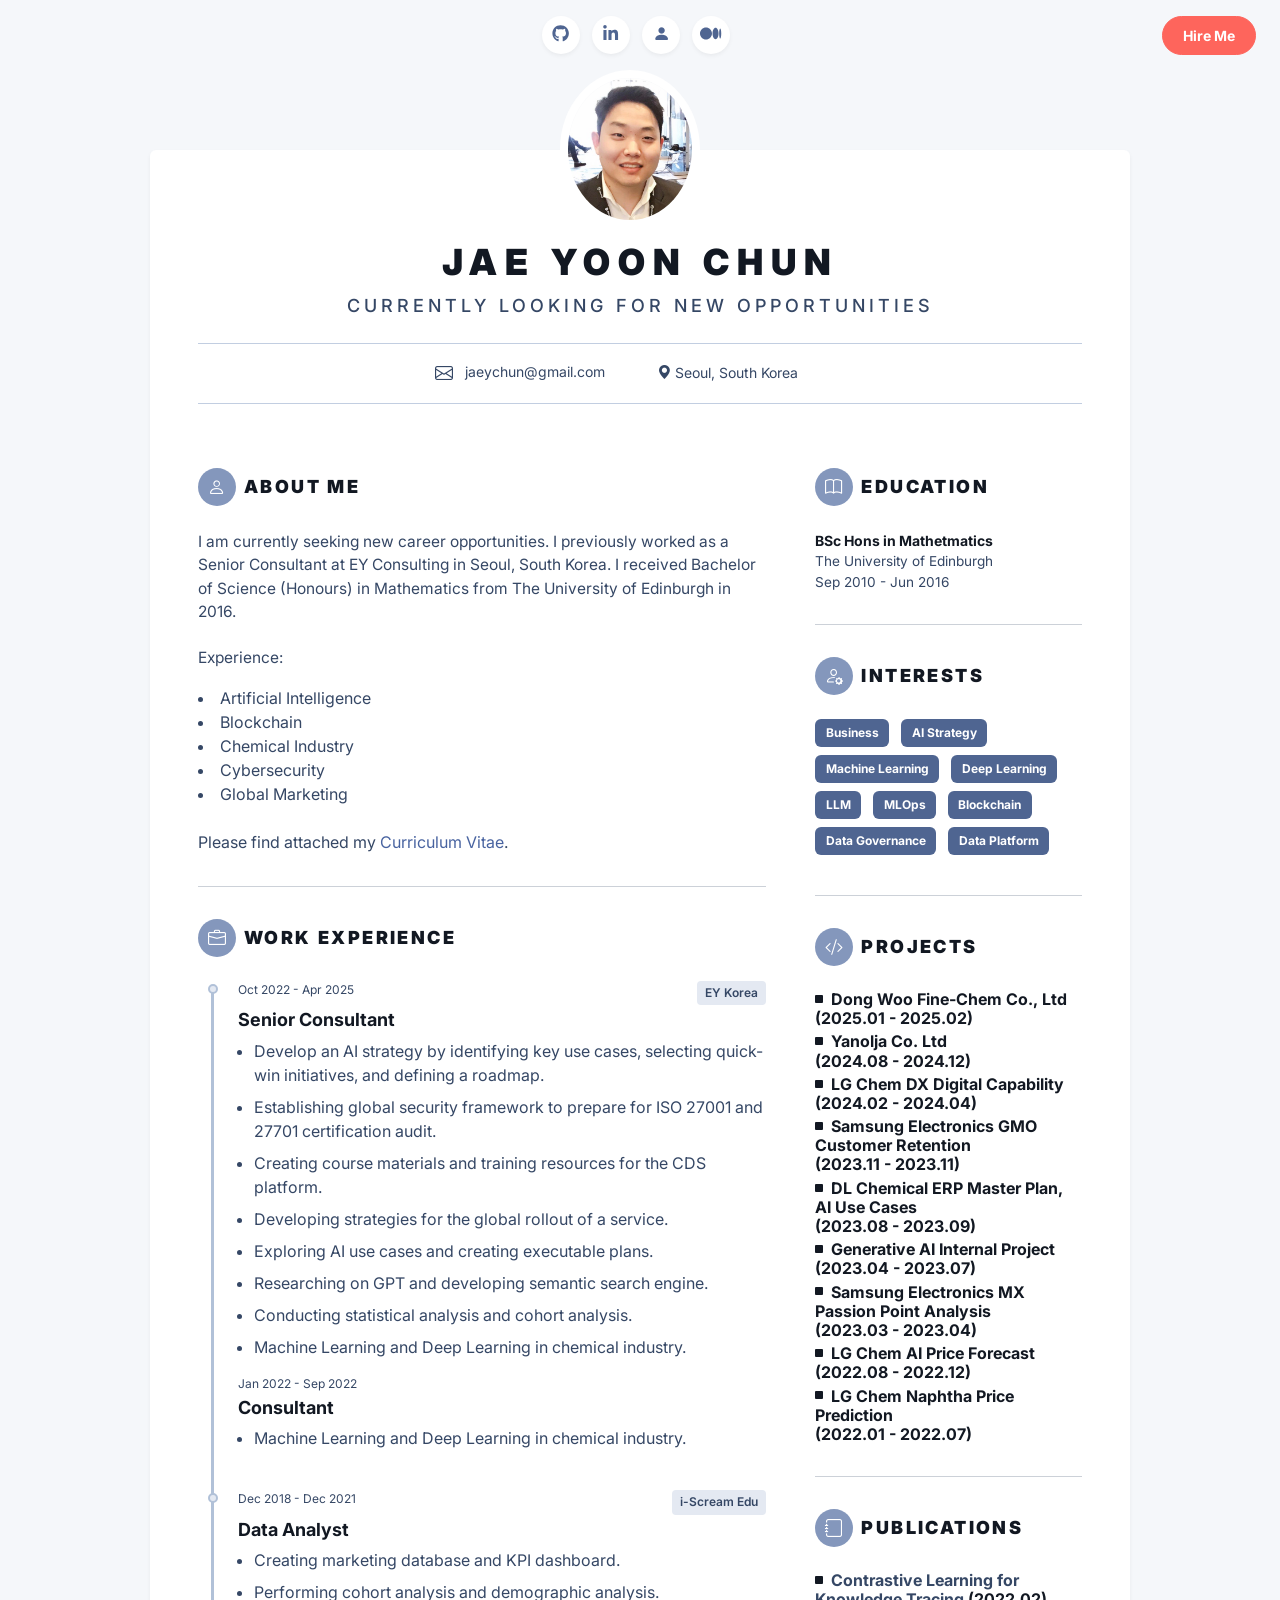
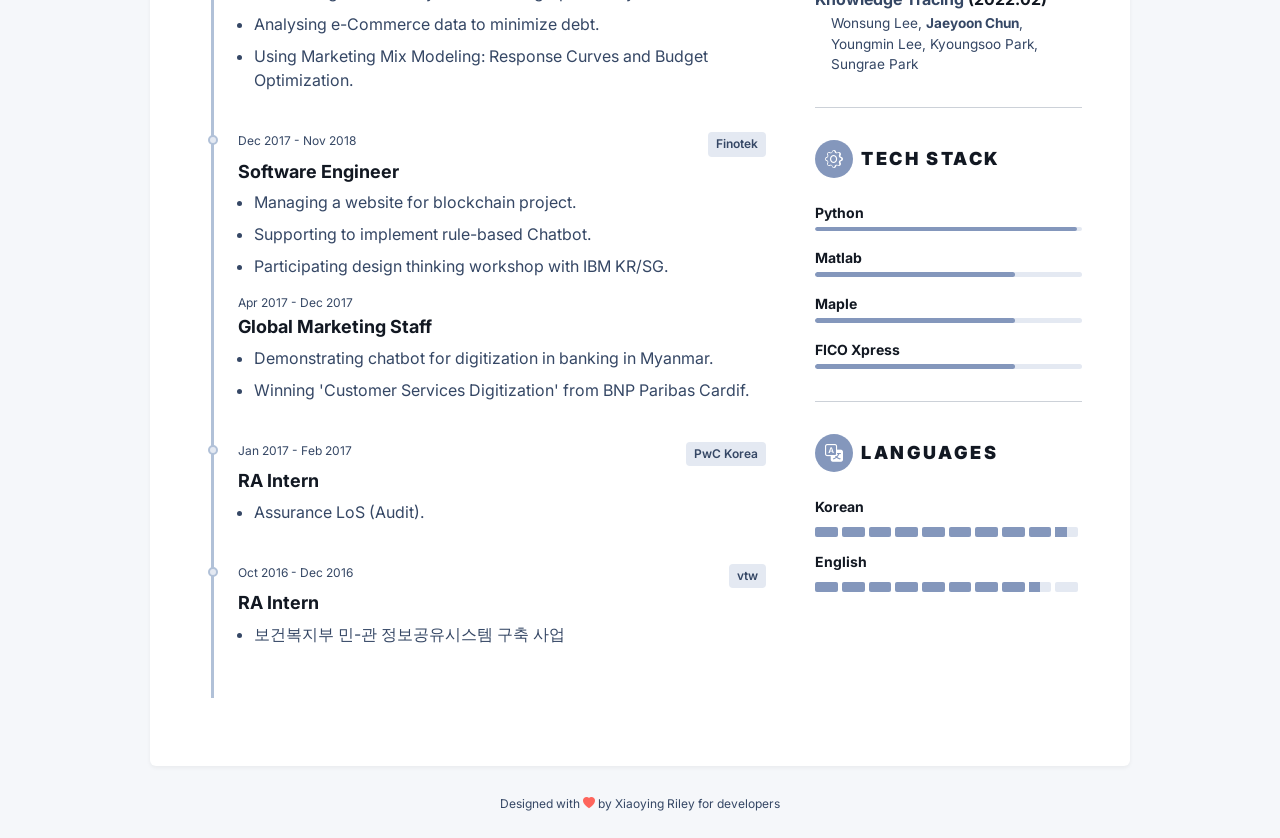
==== commit 4d027e12: "activate [Hire Me] button" ====
--- a/index.html
+++ b/index.html
@@ -37,7 +37,7 @@
 					<div class="top-bar text-center position-relative">
 						<div class="top-bar-inner">
 							
-							<!--<a class="btn btn-primary top-bar-cta" href="https://themes.3rdwavemedia.com/bootstrap-templates/resume/shine-free-bootstrap-5-light-mode-resume-cv-template-for-developers/">Hire Me</a>-->
+							<a class="btn btn-primary top-bar-cta" href="mailto:jaeychun@gmail.com">Hire Me</a>
 					
 							<ul class="social-list list-inline mx-auto">
 								<!--<li class="list-inline-item me-0 me-md-1 me-lg-2"><a href="#"><i class="fa-brands fa-twitter fa-fw"></i></a></li>-->
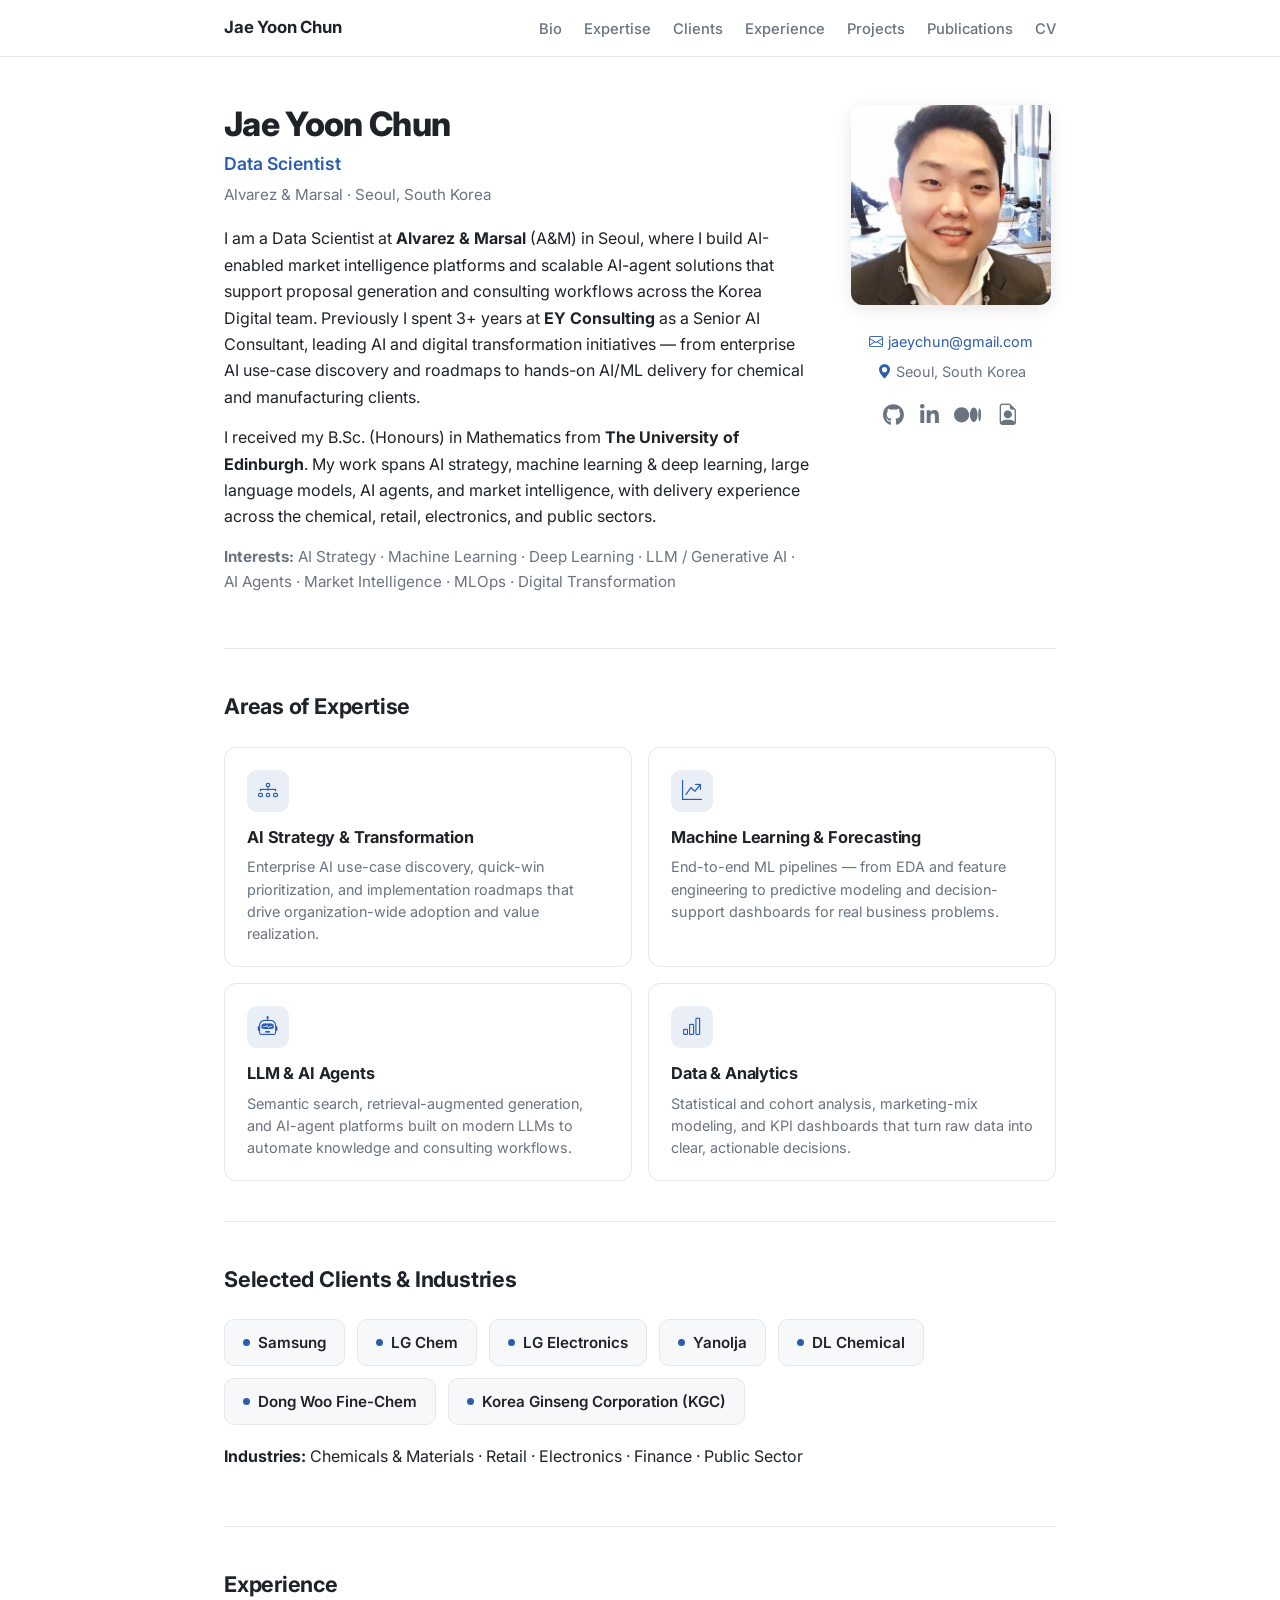
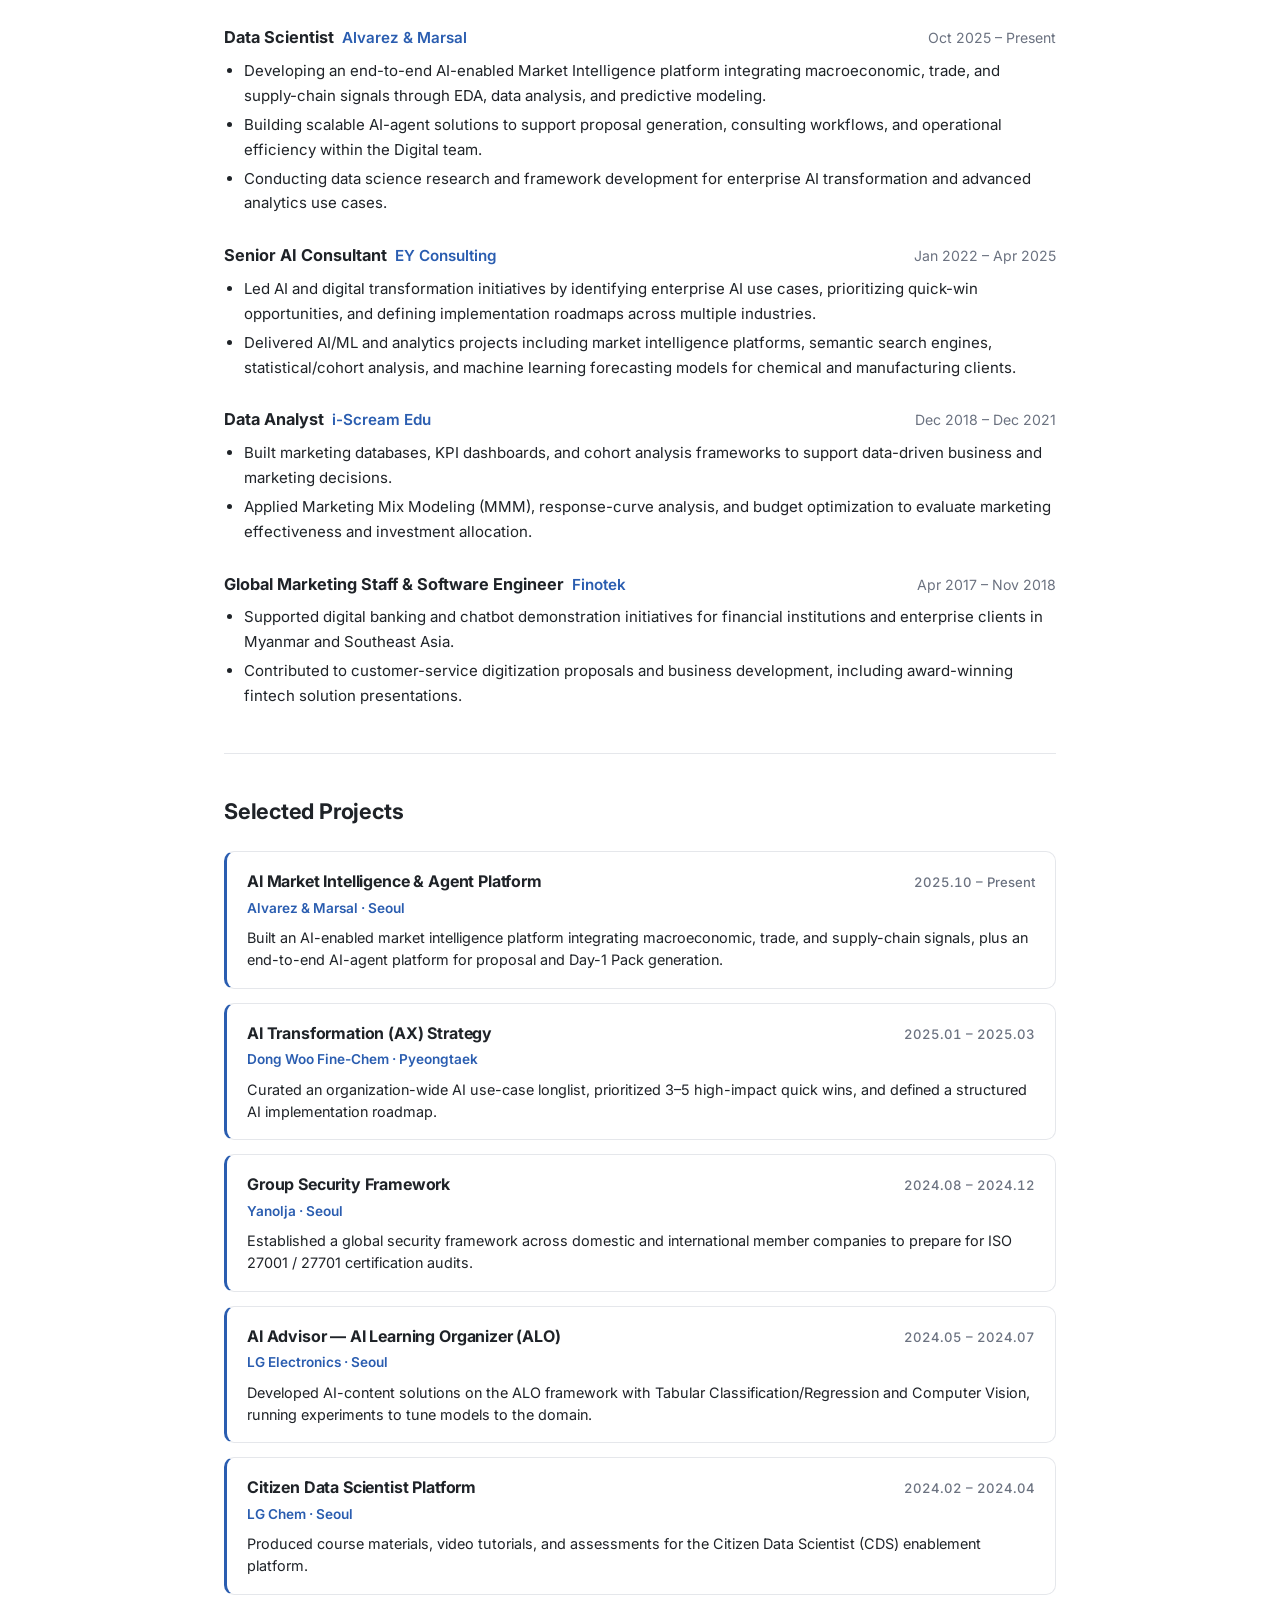
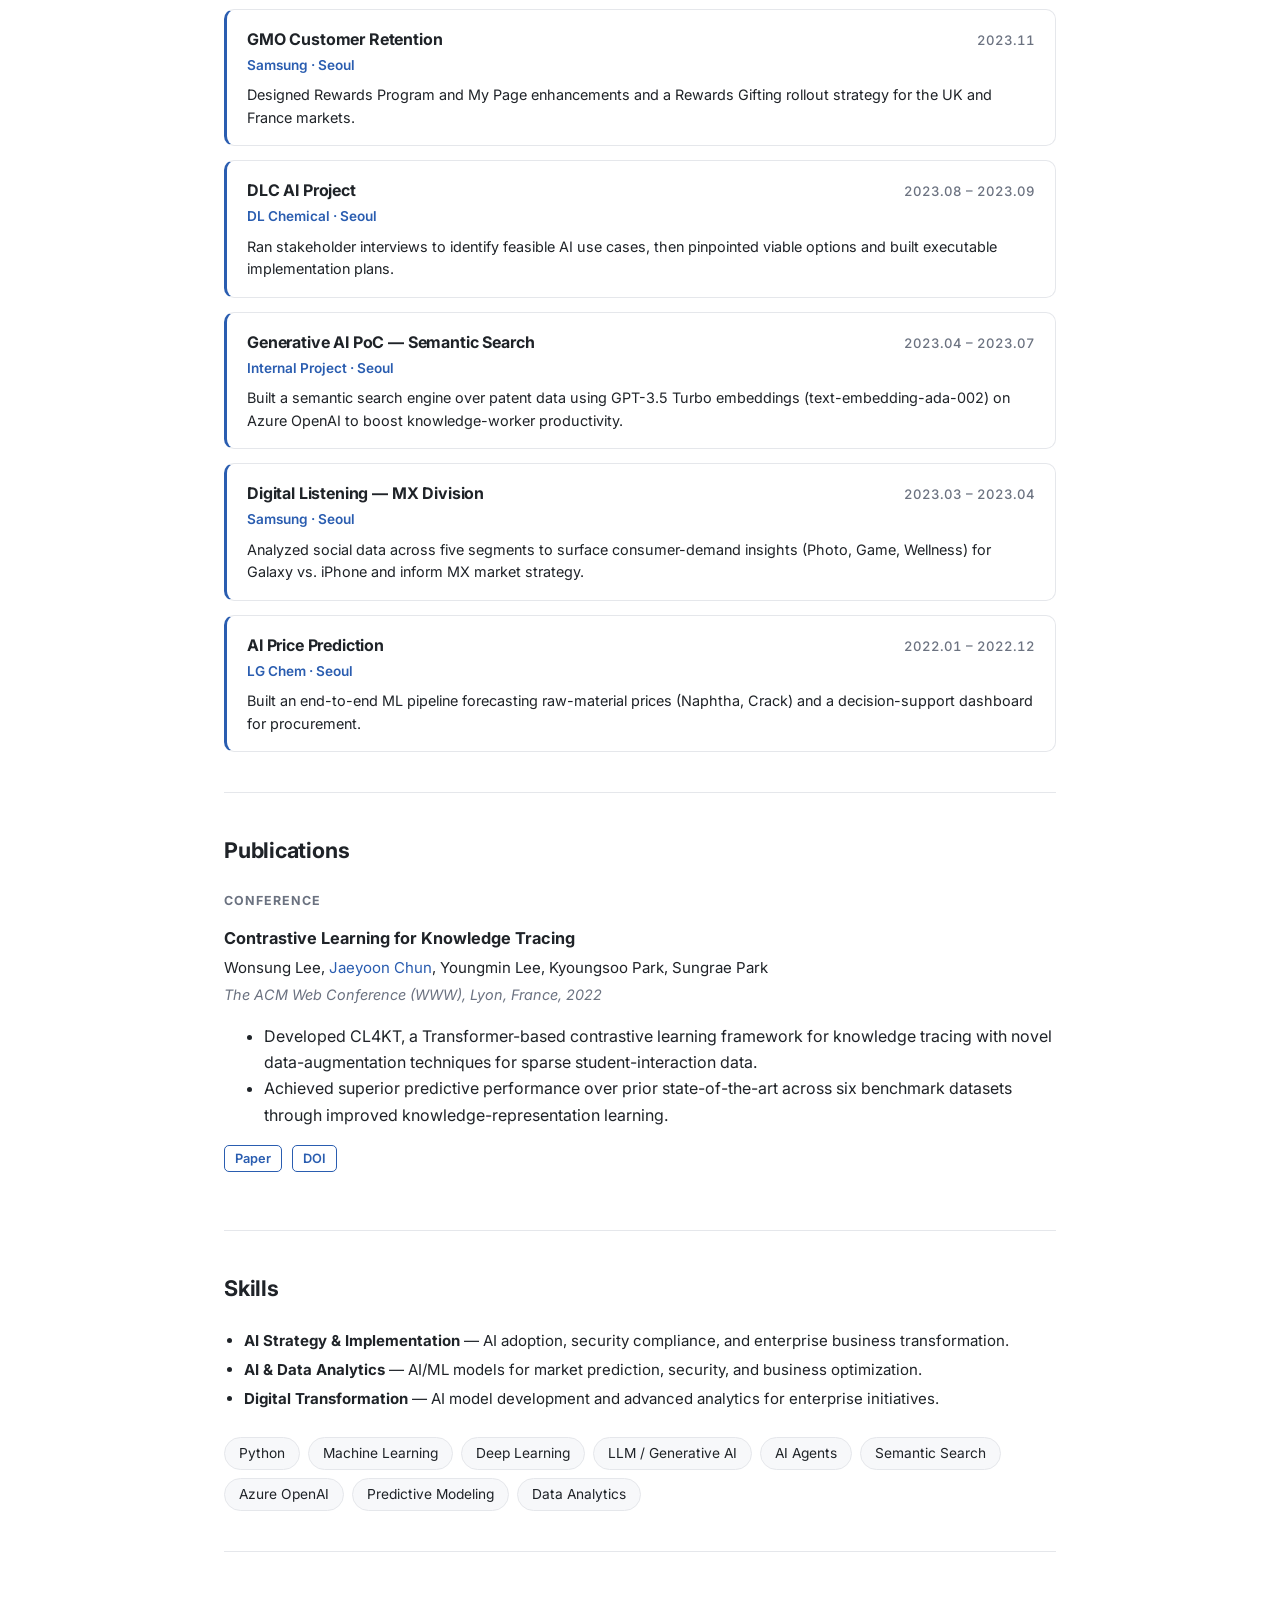
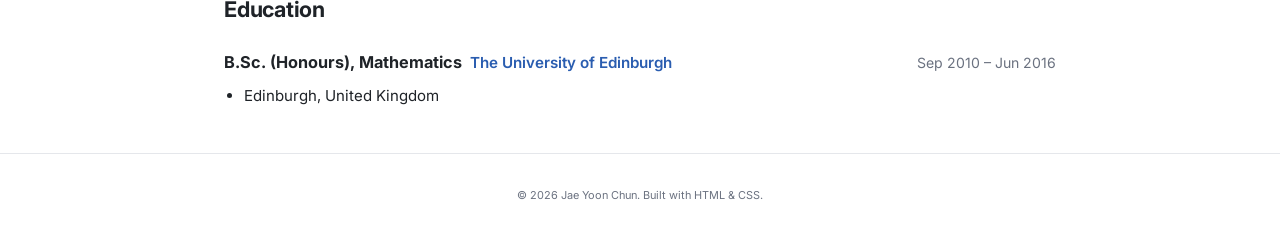
==== commit 0bb1a5d4: "redesign homepage & updated resume | 2026.07.29" ====
--- a/index.html
+++ b/index.html
@@ -1,365 +1,358 @@
 <!DOCTYPE html>
-<html lang="en"> 
+<html lang="en">
 <head>
-<!--	<title>Shine - FREE Bootstrap 5 Resume/CV Template For Developers</title>-->
-	<title>Jae Yoon Chun | AI Consultant</title>
-	
+	<title>Jae Yoon Chun | Data Scientist</title>
+
 	<!-- Meta -->
 	<meta charset="utf-8">
 	<meta http-equiv="X-UA-Compatible" content="IE=edge">
 	<meta name="viewport" content="width=device-width, initial-scale=1.0">
-	<meta name="description" content="Profolio Bootstrap 5 Template">
-	<meta name="author" content="Xiaoying Riley at 3rd Wave Media">
+	<meta name="description" content="Jae Yoon Chun — Data Scientist at Alvarez & Marsal. AI strategy, machine learning, LLMs, and AI agents for enterprise consulting.">
+	<meta name="author" content="Jae Yoon Chun">
 	<link rel="shortcut icon" href="jycicon.png">
-	
-	<!-- Google Fonts -->	
-	<link rel="preconnect" href="https://fonts.googleapis.com"><link rel="preconnect" href="https://fonts.gstatic.com" crossorigin>
+
+	<!-- Google Fonts -->
+	<link rel="preconnect" href="https://fonts.googleapis.com">
+	<link rel="preconnect" href="https://fonts.gstatic.com" crossorigin>
 	<link href="https://fonts.googleapis.com/css2?family=Inter:wght@300;400;500;600;700;800;900&display=swap" rel="stylesheet">
-	
-	<!-- Bootstrpa Icons -->
+
+	<!-- Bootstrap Icons -->
 	<link rel="stylesheet" href="https://cdn.jsdelivr.net/npm/bootstrap-icons@1.10.3/font/bootstrap-icons.css">
-	
+
 	<!-- FontAwesome JS -->
-    <script defer src="assets/fontawesome/js/all.js"></script>
-
-	<!-- Theme CSS -->  
-	<link id="theme-style" rel="stylesheet" href="assets/css/shine.css">
-
-</head> 
-
-
-<body class="light-mode">
-	
-	<div class="container-fluid">
-			
-			<div class="main-content-wrapper">
-				<div class="container-fluid">
-					<div class="top-bar text-center position-relative">
-						<div class="top-bar-inner">
-							
-							<a class="btn btn-primary top-bar-cta" href="mailto:jaeychun@gmail.com">Hire Me</a>
-					
-							<ul class="social-list list-inline mx-auto">
-								<!--<li class="list-inline-item me-0 me-md-1 me-lg-2"><a href="#"><i class="fa-brands fa-twitter fa-fw"></i></a></li>-->
-								<li class="list-inline-item me-0 me-md-1 me-lg-2"><a href="https://github.com/jychun313/" target="_blank"><i class="fa-brands fa-github fa-fw"></i></a></li>
-								<li class="list-inline-item me-0 me-md-1 me-lg-2"><a href="https://www.linkedin.com/in/jaeyoonchun/" target="_blank"><i class="fa-brands fa-linkedin-in fa-fw"></i></a></li>
-								<li class="list-inline-item me-0 me-md-1 me-lg-2"><a href="assets/cv/Jae_Yoon_Chun_Resume.pdf" target="_blank"><i class="bi bi-person-fill"></i></a></li>
-								<li class="list-inline-item me-0 me-md-1 me-lg-2"><a href="https://jaeychun.medium.com/" target="_blank"><i class="fab fa-medium-m"></i></a></li>
-								<!--<li class="list-inline-item me-0 me-md-1 me-lg-2"><a href="#"><i class="fa-brands fa-stack-overflow fa-fw"></i></a></li>-->
-
-							</ul><!--//social-list-->
-							
-						</div><!--//top-bar-inner-->
-						
-					</div><!--//top-bar-->
-			
-					<div class="resume-wrapper mx-auto rounded-2">
-						<div class="resume-header px-4 px-lg-5">
-							<div class="resume-profile-holder text-center">
-								<img class="resume-profile-pic rounded-circle" src="assets/images/jaeyoonchun.jpg" alt="image" height="140" width="140">
-								<h2 class="resume-name text-uppercase">Jae Yoon Chun </h2>
-<!--								<div class="resume-role-title text-uppercase">Senior Consultant</div>-->
-								<div class="resume-role-title text-uppercase">Currently looking for new opportunities</div>
-								<div class="resume-contact mt-4">
-									<ul class="resume-contact-list list-unstyled list-inline mb-0 justify-content-between">
-										<!--<li class="list-inline-item me-md-3 me-lg-5"><i class="resume-contact-icon bi bi-telephone-inbound me-2"></i> +123-4567890</li>-->
-<!--										<li class="list-inline-item me-md-3 me-lg-5"><i class="resume-contact-icon bi bi-envelope me-2"></i> Jae-Yoon.Chun@kr.ey.com</li>-->
-										<li class="list-inline-item me-md-3 me-lg-5"><i class="resume-contact-icon bi bi-envelope me-2"></i> jaeychun@gmail.com</li>
-										<li class="list-inline-item me-md-3 me-lg-5"><i class="bi bi-geo-alt-fill"></i> Seoul, South Korea</li>
-										<!--<li class="list-inline-item me-lg-5"><i class="resume-contact-icon bi bi-globe me-2"></i> www.yourwebsite.com</li>-->
-									</ul>
-								</div><!--//resume-contact-->
-							</div><!--//profile-holder-->
-						</div><!--//resume-header-->
-						
-						<div class="resume-body p-4 p-lg-5">
-							<div class="row">
-								<div class="col-main col-12 col-lg-8 pe-lg-4">
-									<section class="resume-summary-section resume-section">
-										<h3 class="resume-section-heading text-uppercase py-2 py-lg-3 py-2 py-lg-3"><i class="resume-section-heading-icon bi bi-person me-2"></i>About Me</h3>
-										<div class="resume-summary-desc">
-											<p style="font-size:15.5px; ">
-<!--											I am a senior consultant in EY Consulting in Seoul, Korea. I received Bachelor of Science (Honours) in Mathematics from The University of Edinburgh in 2016.<br>-->
-												I am currently seeking new career opportunities. I previously worked as a Senior Consultant at EY Consulting in Seoul, South Korea. I received Bachelor of Science (Honours) in Mathematics from The University of Edinburgh in 2016.<br>
-											<br>
-
-											Experience:
-											<li>Artificial Intelligence</li>
-											<li>Blockchain</li>
-											<li>Chemical Industry</li>
-											<li>Cybersecurity</li>
-											<li>Global Marketing</li><br>
-
-											Please find attached my <a href="assets/cv/Jae_Yoon_Chun_Resume.pdf" style="color: #4863A0;" target="_blank" rel="noopener noreferrer">Curriculum Vitae</a>. </p>
-										</div>
-									</section><!--//resume-section-->
-									
-									<hr>
-									
-									<section class="resume-experience-section resume-section">
-										<h3 class="resume-section-heading text-uppercase py-2 py-lg-3 py-3"><i class="resume-section-heading-icon bi bi-briefcase me-2"></i>Work Experience</h3>
-										<div class="resume-timeline position-relative">
-
-										    <article class="resume-timeline-item position-relative pb-4">
-											    <div class="resume-timeline-item-header mb-2">
-												    <div class="resume-position-meta d-flex justify-content-between mb-1">
-													    <div class="resume-position-time">Oct 2022 - Apr 2025</div>
-													    <div class="resume-company-name">EY Korea</div>
-												    </div>
-											        <h3 class="resume-position-title mb-1">Senior Consultant</h3>
-											    </div><!--//resume-timeline-item-header-->
-												<div class="resume-timeline-item-desc">
-												    <ul class="resume-timeline-list">
-														<li>Develop an AI strategy by identifying key use cases, selecting quick-win initiatives, and defining a roadmap.</li>
-														<li>Establishing global security framework to prepare for ISO 27001 and 27701 certification audit.</li>
-														<li>Creating course materials and training resources for the CDS platform.</li>
-													    <li>Developing strategies for the global rollout of a service.</li>
-														<li>Exploring AI use cases and creating executable plans.</li>
-													    <li>Researching on GPT and developing semantic search engine.</li>
-														<li>Conducting statistical analysis and cohort analysis.</li>
-														<li>Machine Learning and Deep Learning in chemical industry.</li>
-												    </ul>
-											    </div><!--//resume-timeline-item-desc-->
-												<div class="resume-timeline-item-header mb-2">
-												    <div class="resume-position-meta d-flex justify-content-between mb-1">
-													    <div class="resume-position-time">Jan 2022 - Sep 2022</div>
-												    </div>
-											        <h3 class="resume-position-title mb-1">Consultant</h3>
-											    </div><!--//resume-timeline-item-header-->
-												<div class="resume-timeline-item-desc">
-												    <ul class="resume-timeline-list">
-														<li>Machine Learning and Deep Learning in chemical industry.</li>
-												    </ul>
-											    </div><!--//resume-timeline-item-desc-->
-										    </article><!--//resume-timeline-item-->
-								    
-										    <article class="resume-timeline-item position-relative pb-4">
-											    <div class="resume-timeline-item-header mb-2">
-												    <div class="resume-position-meta d-flex justify-content-between mb-1">
-													    <div class="resume-position-time">Dec 2018 - Dec 2021</div>
-													    <div class="resume-company-name">i-Scream Edu</div>
-												    </div>
-											        <h3 class="resume-position-title mb-1">Data Analyst</h3>
-											    </div><!--//resume-timeline-item-header-->
-											    <div class="resume-timeline-item-desc">
-												    <ul class="resume-timeline-list">
-													    <li>Creating marketing database and KPI dashboard.</li>
-													    <li>Performing cohort analysis and demographic analysis.</li>
-														<li>Analysing e-Commerce data to minimize debt.</li>
-														<li>Using Marketing Mix Modeling: Response Curves and Budget Optimization.</li>
-												    </ul>
-											    </div><!--//resume-timeline-item-desc-->
-										    </article><!--//resume-timeline-item-->
-
-										    <article class="resume-timeline-item position-relative pb-4">
-											    <div class="resume-timeline-item-header mb-2">
-												    <div class="resume-position-meta d-flex justify-content-between mb-1">
-													    <div class="resume-position-time">Dec 2017 - Nov 2018</div>
-													    <div class="resume-company-name">Finotek</div>
-												    </div>
-											        <h3 class="resume-position-title mb-1">Software Engineer</h3>
-											    </div><!--//resume-timeline-item-header-->
-											    <div class="resume-timeline-item-desc">
-												    <ul class="resume-timeline-list">
-													    <li>Managing a website for blockchain project.</li>
-														<li>Supporting to implement rule-based Chatbot.</li>
-													    <li>Participating design thinking workshop with IBM KR/SG.</li>
-												    </ul>
-											    </div><!--//resume-timeline-item-desc-->
-												<div class="resume-timeline-item-header mb-2">
-												    <div class="resume-position-meta d-flex justify-content-between mb-1">
-													    <div class="resume-position-time">Apr 2017 - Dec 2017</div>
-												    </div>
-											        <h3 class="resume-position-title mb-1">Global Marketing Staff</h3>
-											    </div><!--//resume-timeline-item-header-->
-											    <div class="resume-timeline-item-desc">
-												    <ul class="resume-timeline-list">
-													    <li>Demonstrating chatbot for digitization in banking in Myanmar.</li>
-													    <li>Winning 'Customer Services Digitization' from BNP Paribas Cardif.</li>
-												    </ul>
-											    </div><!--//resume-timeline-item-desc-->
-										    </article><!--//resume-timeline-item-->
-
-											<article class="resume-timeline-item position-relative pb-4">
-											    <div class="resume-timeline-item-header mb-2">
-												    <div class="resume-position-meta d-flex justify-content-between mb-1">
-													    <div class="resume-position-time">Jan 2017 - Feb 2017</div>
-													    <div class="resume-company-name">PwC Korea</div>
-												    </div>
-											        <h3 class="resume-position-title mb-1">RA Intern</h3>
-											    </div><!--//resume-timeline-item-header-->
-											    <div class="resume-timeline-item-desc">
-												    <ul class="resume-timeline-list">
-													    <li>Assurance LoS (Audit).</li>
-												    </ul>
-											    </div><!--//resume-timeline-item-desc-->
-										    </article><!--//resume-timeline-item-->
-
-											<article class="resume-timeline-item position-relative pb-4">
-											    <div class="resume-timeline-item-header mb-2">
-												    <div class="resume-position-meta d-flex justify-content-between mb-1">
-													    <div class="resume-position-time">Oct 2016 - Dec 2016</div>
-													    <div class="resume-company-name">vtw</div>
-												    </div>
-											        <h3 class="resume-position-title mb-1">RA Intern</h3>
-											    </div><!--//resume-timeline-item-header-->
-												<div class="resume-timeline-item-desc">
-												    <ul class="resume-timeline-list">
-													    <li>보건복지부  민-관 정보공유시스템 구축 사업</li>
-												    </ul>
-											    </div><!--//resume-timeline-item-desc-->
-										    </article><!--//resume-timeline-item-->
-
-										</div><!--//resume-timeline-->
-									</section><!--//resume-experience-section-->
-								</div><!--//col-8-->
-
-								<div class="col-12 col-lg-4 ps-lg-4">
-
-									<section class="resume-educate-section resume-section">
-										<h3 class="resume-section-heading text-uppercase py-2 py-lg-3 py-3"><i class="resume-section-heading-icon bi bi-book me-2"></i>Education</h3>
-										<ul class="list-unstyled">
-										    <li class="mb-2">
-										        <div class="resume-degree font-weight-bold">BSc Hons in Mathetmatics</div>
-										        <div class="resume-degree-org">The University of Edinburgh</div>
-										        <div class="resume-degree-time">Sep 2010 - Jun 2016</div>
-										    </li>
-									    </ul>
-									</section><!--//resume-section-->
-
-									<hr>
-
-									<section class="resume-skills-section resume-section">
-										<h3 class="resume-section-heading text-uppercase py-2 py-lg-3 py-3"><i class="resume-section-heading-icon bi bi-person-gear me-2"></i>Interests</h3>
-										<ul class="list-inline">
-											<li class="list-inline-item"><span class="badge resume-skill-badge">Business</span></li>
-								            <li class="list-inline-item"><span class="badge resume-skill-badge">AI Strategy</span></li>
-								            <li class="list-inline-item"><span class="badge resume-skill-badge">Machine Learning</span></li>
-											<li class="list-inline-item"><span class="badge resume-skill-badge">Deep Learning</span></li>
-											<li class="list-inline-item"><span class="badge resume-skill-badge">LLM</span></li>
-								            <li class="list-inline-item"><span class="badge resume-skill-badge">MLOps</span></li>
-											<li class="list-inline-item"><span class="badge resume-skill-badge">Blockchain</span></li>
-											<li class="list-inline-item"><span class="badge resume-skill-badge">Data Governance</span></li>
-											<li class="list-inline-item"><span class="badge resume-skill-badge">Data Platform</span></li>
-							            </ul>
-									</section><!--//resume-section-->
-
-									<hr>
-
-									<section class="resume-projects-section resume-section">
-										<h3 class="resume-section-heading text-uppercase py-2 py-lg-3 py-3"><i class="resume-section-heading-icon bi bi-code-slash me-2"></i>Projects</h3>
-										<div class="item">
-											<h4 class="item-heading"><i class="item-icon bi bi-square-fill me-2"></i>Dong Woo Fine-Chem Co., Ltd<br>(2025.01 - 2025.02)</h4> <!--(2025.01.13 - 2025.02.28)-->
-											<h4 class="item-heading"><i class="item-icon bi bi-square-fill me-2"></i>Yanolja Co. Ltd<br>(2024.08 - 2024.12)</h4> <!--(2024.08.12 - 2024.12.24)-->
-											<h4 class="item-heading"><i class="item-icon bi bi-square-fill me-2"></i>LG Chem DX Digital Capability<br>(2024.02 - 2024.04)</h4> <!--(2024.02.01 - 2024.04.30)-->
-											<h4 class="item-heading"><i class="item-icon bi bi-square-fill me-2"></i>Samsung Electronics GMO Customer Retention<br>(2023.11 - 2023.11)</h4> <!--(2023.11.01 - 2023.11.22)-->
-											<h4 class="item-heading"><i class="item-icon bi bi-square-fill me-2"></i>DL Chemical ERP Master Plan, AI Use Cases<br>(2023.08 - 2023.09)</h4> <!--(2023.08.14 - 2023.09.15)-->
-											<h4 class="item-heading"><i class="item-icon bi bi-square-fill me-2"></i>Generative AI Internal Project<br>(2023.04 - 2023.07)</h4> <!--(2023.04.26 - 2023.07.07)-->
-											<h4 class="item-heading"><i class="item-icon bi bi-square-fill me-2"></i>Samsung Electronics MX Passion Point Analysis<br>(2023.03 - 2023.04)</h4> <!--(2023.03.03 - 2023.04.21)-->
-											<h4 class="item-heading"><i class="item-icon bi bi-square-fill me-2"></i>LG Chem AI Price Forecast<br>(2022.08 - 2022.12)</h4> <!--(2022.08.01 - 2022.12.16)-->
-											<h4 class="item-heading"><i class="item-icon bi bi-square-fill me-2"></i>LG Chem Naphtha Price Prediction<br>(2022.01 - 2022.07)</h4> <!--(2022.01.17 - 2022.07.15)-->
-										</div><!--//item-->
-									</section>
-
-									<hr>
-
-									<section class="resume-projects-section resume-section">
-										<h3 class="resume-section-heading text-uppercase py-2 py-lg-3 py-3"><i class="resume-section-heading-icon bi bi-journal me-2"></i>Publications</h3>
-										<div class="item">
-											<h4 class="item-heading"><i class="item-icon bi bi-square-fill me-2"></i><a href="https://dl.acm.org/doi/fullHtml/10.1145/3485447.3512105" target="_blank">Contrastive Learning for Knowledge Tracing</a> (2022.02)</h4>
-											<div class="item-desc">
-												Wonsung Lee, <b>Jaeyoon Chun</b>, Youngmin Lee, Kyoungsoo Park, Sungrae Park
-											</div>
-										</div><!--//item-->
-									</section>
-
-									<hr>
-									
-									<section class="resume-skills-section resume-section">
-										<h3 class="resume-section-heading text-uppercase py-2 py-lg-3 py-3"><i class="resume-section-heading-icon bi bi-gear me-2"></i>Tech Stack</h3>
-										<ul class="list-unstyled">
-								        <li class="mb-2">
-								            <div class="resume-skill-name">Python</div>
-											<div class="progress resume-progress" role="progressbar" aria-label="Basic example" aria-valuenow="98" aria-valuemin="0" aria-valuemax="100">
-											  <div class="progress-bar resume-progress-bar" style="width: 98%"></div>
-											</div>
-								        </li>
-								        <li class="mb-2">
-								            <div class="resume-skill-name">Matlab</div>
-									        <div class="progress resume-progress" role="progressbar" aria-label="Basic example" aria-valuenow="75" aria-valuemin="0" aria-valuemax="100">
-											  <div class="progress-bar resume-progress-bar" style="width: 75%"></div>
-											</div>
-								        </li>
-										<li class="mb-2">
-								            <div class="resume-skill-name">Maple</div>
-									        <div class="progress resume-progress" role="progressbar" aria-label="Basic example" aria-valuenow="75" aria-valuemin="0" aria-valuemax="100">
-											  <div class="progress-bar resume-progress-bar" style="width: 75%"></div>
-											</div>
-								        </li>
-										<li class="mb-2">
-								            <div class="resume-skill-name">FICO Xpress</div>
-									        <div class="progress resume-progress" role="progressbar" aria-label="Basic example" aria-valuenow="75" aria-valuemin="0" aria-valuemax="100">
-											  <div class="progress-bar resume-progress-bar" style="width: 75%"></div>
-											</div>
-								        </li>
-							        </ul>
-									</section><!--//resume-section-->
-									
-									<hr>
-									
-									<section class="resume-lang-section resume-section">
-										<h3 class="resume-section-heading text-uppercase py-2 py-lg-3 py-3"><i class="resume-section-heading-icon bi bi-translate me-2"></i>Languages</h3>
-										 <ul class="list-unstyled resume-lang-list">
-										    <li class="mb-2">
-										        <div class="resume-lang-name">Korean</div>
-										        <div class="resume-level-indicator row gx-0 flex-nowrap">
-											        <div class="col"><span class="item item-full"></span></div>
-											        <div class="col"><span class="item item-full"></span></div>
-											        <div class="col"><span class="item item-full"></span></div>
-											        <div class="col"><span class="item item-full"></span></div>
-											        <div class="col"><span class="item item-full"></span></div>
-											        <div class="col"><span class="item item-full"></span></div>
-											        <div class="col"><span class="item item-full"></span></div>
-											        <div class="col"><span class="item item-full"></span></div>
-											        <div class="col"><span class="item item-full"></span></div>
-											        <div class="col"><span class="item item-half"></span></div>
-										        </div><!--//resume-level-indicator-->
-										    </li>
-										     <li class="mb-2">
-										        <div class="resume-lang-name">English</div>
-										        <div class="resume-level-indicator row gx-0 flex-nowrap">
-											        <div class="col"><span class="item item-full"></span></div>
-											        <div class="col"><span class="item item-full"></span></div>
-											        <div class="col"><span class="item item-full"></span></div>
-											        <div class="col"><span class="item item-full"></span></div>
-											        <div class="col"><span class="item item-full"></span></div>
-											        <div class="col"><span class="item item-full"></span></div>
-											        <div class="col"><span class="item item-full"></span></div>
-											        <div class="col"><span class="item item-full"></span></div>
-											        <div class="col"><span class="item item-half"></span></div>
-											        <div class="col"><span class="item"></span></div>
-										        </div><!--//resume-level-indicator-->
-										    </li>
-										</ul>
-									</section>
-									
-									
-									
-								</div><!--//col-side-->
-							</div><!--//row-->
-					    </div><!--//resume-body-->
-				    </div><!--//resume-wrapper-->
-				</div><!--//container-fluid-->
-			</div><!--//main-content-wrapper-->
-		
-		
-		</div><!--//row-->
-	
-	</div><!--//container-->
-	
-	<footer class="footer text-center py-4">
-		<!--/* This template is free as long as you keep the footer attribution link. If you'd like to use the template without the attribution link, you can buy the commercial license via our website: themes.3rdwavemedia.com Thank you for your support. :) */-->
-		<small class="copyright">Designed with <span class="sr-only">love</span><i class="bi bi-heart-fill" style="color:#fe655c"></i> by <a class="theme-link" href="http://themes.3rdwavemedia.com" target="_blank">Xiaoying Riley</a> for developers</small>
+	<script defer src="assets/fontawesome/js/all.js"></script>
+
+	<!-- Theme CSS -->
+	<link rel="stylesheet" href="assets/css/academic.css">
+</head>
+
+<body>
+
+	<!-- ============================================================ Nav -->
+	<nav class="site-nav">
+		<div class="site-nav-inner">
+			<a class="site-nav-brand" href="#top">Jae Yoon Chun</a>
+			<ul class="site-nav-links">
+				<li><a href="#about">Bio</a></li>
+				<li><a href="#expertise">Expertise</a></li>
+				<li><a href="#clients">Clients</a></li>
+				<li><a href="#experience">Experience</a></li>
+				<li><a href="#projects">Projects</a></li>
+				<li><a href="#publications">Publications</a></li>
+				<li><a href="assets/cv/Jae_Yoon_Chun_Resume.pdf" target="_blank" rel="noopener">CV</a></li>
+			</ul>
+		</div>
+	</nav>
+
+	<span id="top"></span>
+
+	<div class="wrap">
+
+		<!-- ==================================================== Bio / header -->
+		<section class="bio" id="about">
+			<div class="bio-grid">
+				<div class="bio-text">
+					<h1 class="bio-name">Jae Yoon Chun</h1>
+					<div class="bio-role">Data Scientist</div>
+					<div class="bio-affil">Alvarez &amp; Marsal &middot; Seoul, South Korea</div>
+
+					<div class="bio-desc">
+						<p>
+							I am a Data Scientist at <strong>Alvarez &amp; Marsal</strong> (A&amp;M) in Seoul, where I build
+							AI-enabled market intelligence platforms and scalable AI-agent solutions that support
+							proposal generation and consulting workflows across the Korea Digital team. Previously I spent
+							3+ years at <strong>EY Consulting</strong> as a Senior AI Consultant, leading AI and digital
+							transformation initiatives — from enterprise AI use-case discovery and roadmaps to hands-on
+							AI/ML delivery for chemical and manufacturing clients.
+						</p>
+						<p>
+							I received my B.Sc. (Honours) in Mathematics from <strong>The University of Edinburgh</strong>.
+							My work spans AI strategy, machine learning &amp; deep learning, large language models,
+							AI agents, and market intelligence, with delivery experience across the chemical, retail,
+							electronics, and public sectors.
+						</p>
+						<p class="tags">
+							<strong>Interests:</strong> AI Strategy &middot; Machine Learning &middot; Deep Learning &middot;
+							LLM / Generative AI &middot; AI Agents &middot; Market Intelligence &middot; MLOps &middot; Digital Transformation
+						</p>
+					</div>
+				</div>
+
+				<div class="bio-photo">
+					<img src="assets/images/jaeyoonchun.jpg" alt="Jae Yoon Chun">
+
+					<div class="bio-contact">
+						<span><i class="bi bi-envelope"></i> <a href="mailto:jaeychun@gmail.com">jaeychun@gmail.com</a></span>
+						<span><i class="bi bi-geo-alt-fill"></i> Seoul, South Korea</span>
+					</div>
+
+					<div class="social-links">
+						<a href="https://github.com/jychun313/" target="_blank" rel="noopener" title="GitHub"><i class="fa-brands fa-github"></i></a>
+						<a href="https://www.linkedin.com/in/jaeyoonchun/" target="_blank" rel="noopener" title="LinkedIn"><i class="fa-brands fa-linkedin-in"></i></a>
+						<a href="https://jaeychun.medium.com/" target="_blank" rel="noopener" title="Medium"><i class="fa-brands fa-medium-m"></i></a>
+						<a href="assets/cv/Jae_Yoon_Chun_Resume.pdf" target="_blank" rel="noopener" title="Curriculum Vitae"><i class="bi bi-file-earmark-person"></i></a>
+					</div>
+				</div>
+			</div>
+		</section>
+
+		<!-- ==================================================== Expertise -->
+		<section id="expertise">
+			<h2 class="section-heading">Areas of Expertise</h2>
+			<div class="expertise-grid">
+
+				<div class="expertise-card">
+					<div class="expertise-icon"><i class="bi bi-diagram-3"></i></div>
+					<h3 class="expertise-title">AI Strategy &amp; Transformation</h3>
+					<p class="expertise-desc">Enterprise AI use-case discovery, quick-win prioritization, and implementation roadmaps that drive organization-wide adoption and value realization.</p>
+				</div>
+
+				<div class="expertise-card">
+					<div class="expertise-icon"><i class="bi bi-graph-up-arrow"></i></div>
+					<h3 class="expertise-title">Machine Learning &amp; Forecasting</h3>
+					<p class="expertise-desc">End-to-end ML pipelines — from EDA and feature engineering to predictive modeling and decision-support dashboards for real business problems.</p>
+				</div>
+
+				<div class="expertise-card">
+					<div class="expertise-icon"><i class="bi bi-robot"></i></div>
+					<h3 class="expertise-title">LLM &amp; AI Agents</h3>
+					<p class="expertise-desc">Semantic search, retrieval-augmented generation, and AI-agent platforms built on modern LLMs to automate knowledge and consulting workflows.</p>
+				</div>
+
+				<div class="expertise-card">
+					<div class="expertise-icon"><i class="bi bi-bar-chart"></i></div>
+					<h3 class="expertise-title">Data &amp; Analytics</h3>
+					<p class="expertise-desc">Statistical and cohort analysis, marketing-mix modeling, and KPI dashboards that turn raw data into clear, actionable decisions.</p>
+				</div>
+
+			</div>
+		</section>
+
+		<!-- ==================================================== Clients -->
+		<section id="clients">
+			<h2 class="section-heading">Selected Clients &amp; Industries</h2>
+			<ul class="client-list">
+				<li>Samsung</li>
+				<li>LG Chem</li>
+				<li>LG Electronics</li>
+				<li>Yanolja</li>
+				<li>DL Chemical</li>
+				<li>Dong Woo Fine-Chem</li>
+				<li>Korea Ginseng Corporation (KGC)</li>
+			</ul>
+			<p class="tags"><strong>Industries:</strong> Chemicals &amp; Materials &middot; Retail &middot; Electronics &middot; Finance &middot; Public Sector</p>
+		</section>
+
+		<!-- ==================================================== Experience -->
+		<section id="experience">
+			<h2 class="section-heading">Experience</h2>
+
+			<div class="xp-item">
+				<div class="xp-head">
+					<span><span class="xp-role">Data Scientist</span> &nbsp;<span class="xp-org">Alvarez &amp; Marsal</span></span>
+					<span class="xp-time">Oct 2025 – Present</span>
+				</div>
+				<ul>
+					<li>Developing an end-to-end AI-enabled Market Intelligence platform integrating macroeconomic, trade, and supply-chain signals through EDA, data analysis, and predictive modeling.</li>
+					<li>Building scalable AI-agent solutions to support proposal generation, consulting workflows, and operational efficiency within the Digital team.</li>
+					<li>Conducting data science research and framework development for enterprise AI transformation and advanced analytics use cases.</li>
+				</ul>
+			</div>
+
+			<div class="xp-item">
+				<div class="xp-head">
+					<span><span class="xp-role">Senior AI Consultant</span> &nbsp;<span class="xp-org">EY Consulting</span></span>
+					<span class="xp-time">Jan 2022 – Apr 2025</span>
+				</div>
+				<ul>
+					<li>Led AI and digital transformation initiatives by identifying enterprise AI use cases, prioritizing quick-win opportunities, and defining implementation roadmaps across multiple industries.</li>
+					<li>Delivered AI/ML and analytics projects including market intelligence platforms, semantic search engines, statistical/cohort analysis, and machine learning forecasting models for chemical and manufacturing clients.</li>
+				</ul>
+			</div>
+
+			<div class="xp-item">
+				<div class="xp-head">
+					<span><span class="xp-role">Data Analyst</span> &nbsp;<span class="xp-org">i-Scream Edu</span></span>
+					<span class="xp-time">Dec 2018 – Dec 2021</span>
+				</div>
+				<ul>
+					<li>Built marketing databases, KPI dashboards, and cohort analysis frameworks to support data-driven business and marketing decisions.</li>
+					<li>Applied Marketing Mix Modeling (MMM), response-curve analysis, and budget optimization to evaluate marketing effectiveness and investment allocation.</li>
+				</ul>
+			</div>
+
+			<div class="xp-item">
+				<div class="xp-head">
+					<span><span class="xp-role">Global Marketing Staff &amp; Software Engineer</span> &nbsp;<span class="xp-org">Finotek</span></span>
+					<span class="xp-time">Apr 2017 – Nov 2018</span>
+				</div>
+				<ul>
+					<li>Supported digital banking and chatbot demonstration initiatives for financial institutions and enterprise clients in Myanmar and Southeast Asia.</li>
+					<li>Contributed to customer-service digitization proposals and business development, including award-winning fintech solution presentations.</li>
+				</ul>
+			</div>
+		</section>
+
+		<!-- ==================================================== Projects -->
+		<section id="projects">
+			<h2 class="section-heading">Selected Projects</h2>
+			<div class="proj-grid">
+
+				<div class="proj-card">
+					<div class="proj-card-head">
+						<h3 class="proj-card-title">AI Market Intelligence &amp; Agent Platform</h3>
+						<span class="proj-card-time">2025.10 – Present</span>
+					</div>
+					<div class="proj-card-client">Alvarez &amp; Marsal &middot; Seoul</div>
+					<p class="proj-card-desc">Built an AI-enabled market intelligence platform integrating macroeconomic, trade, and supply-chain signals, plus an end-to-end AI-agent platform for proposal and Day-1 Pack generation.</p>
+				</div>
+
+				<div class="proj-card">
+					<div class="proj-card-head">
+						<h3 class="proj-card-title">AI Transformation (AX) Strategy</h3>
+						<span class="proj-card-time">2025.01 – 2025.03</span>
+					</div>
+					<div class="proj-card-client">Dong Woo Fine-Chem &middot; Pyeongtaek</div>
+					<p class="proj-card-desc">Curated an organization-wide AI use-case longlist, prioritized 3–5 high-impact quick wins, and defined a structured AI implementation roadmap.</p>
+				</div>
+
+				<div class="proj-card">
+					<div class="proj-card-head">
+						<h3 class="proj-card-title">Group Security Framework</h3>
+						<span class="proj-card-time">2024.08 – 2024.12</span>
+					</div>
+					<div class="proj-card-client">Yanolja &middot; Seoul</div>
+					<p class="proj-card-desc">Established a global security framework across domestic and international member companies to prepare for ISO 27001 / 27701 certification audits.</p>
+				</div>
+
+				<div class="proj-card">
+					<div class="proj-card-head">
+						<h3 class="proj-card-title">AI Advisor — AI Learning Organizer (ALO)</h3>
+						<span class="proj-card-time">2024.05 – 2024.07</span>
+					</div>
+					<div class="proj-card-client">LG Electronics &middot; Seoul</div>
+					<p class="proj-card-desc">Developed AI-content solutions on the ALO framework with Tabular Classification/Regression and Computer Vision, running experiments to tune models to the domain.</p>
+				</div>
+
+				<div class="proj-card">
+					<div class="proj-card-head">
+						<h3 class="proj-card-title">Citizen Data Scientist Platform</h3>
+						<span class="proj-card-time">2024.02 – 2024.04</span>
+					</div>
+					<div class="proj-card-client">LG Chem &middot; Seoul</div>
+					<p class="proj-card-desc">Produced course materials, video tutorials, and assessments for the Citizen Data Scientist (CDS) enablement platform.</p>
+				</div>
+
+				<div class="proj-card">
+					<div class="proj-card-head">
+						<h3 class="proj-card-title">GMO Customer Retention</h3>
+						<span class="proj-card-time">2023.11</span>
+					</div>
+					<div class="proj-card-client">Samsung &middot; Seoul</div>
+					<p class="proj-card-desc">Designed Rewards Program and My Page enhancements and a Rewards Gifting rollout strategy for the UK and France markets.</p>
+				</div>
+
+				<div class="proj-card">
+					<div class="proj-card-head">
+						<h3 class="proj-card-title">DLC AI Project</h3>
+						<span class="proj-card-time">2023.08 – 2023.09</span>
+					</div>
+					<div class="proj-card-client">DL Chemical &middot; Seoul</div>
+					<p class="proj-card-desc">Ran stakeholder interviews to identify feasible AI use cases, then pinpointed viable options and built executable implementation plans.</p>
+				</div>
+
+				<div class="proj-card">
+					<div class="proj-card-head">
+						<h3 class="proj-card-title">Generative AI PoC — Semantic Search</h3>
+						<span class="proj-card-time">2023.04 – 2023.07</span>
+					</div>
+					<div class="proj-card-client">Internal Project &middot; Seoul</div>
+					<p class="proj-card-desc">Built a semantic search engine over patent data using GPT-3.5 Turbo embeddings (text-embedding-ada-002) on Azure OpenAI to boost knowledge-worker productivity.</p>
+				</div>
+
+				<div class="proj-card">
+					<div class="proj-card-head">
+						<h3 class="proj-card-title">Digital Listening — MX Division</h3>
+						<span class="proj-card-time">2023.03 – 2023.04</span>
+					</div>
+					<div class="proj-card-client">Samsung &middot; Seoul</div>
+					<p class="proj-card-desc">Analyzed social data across five segments to surface consumer-demand insights (Photo, Game, Wellness) for Galaxy vs. iPhone and inform MX market strategy.</p>
+				</div>
+
+				<div class="proj-card">
+					<div class="proj-card-head">
+						<h3 class="proj-card-title">AI Price Prediction</h3>
+						<span class="proj-card-time">2022.01 – 2022.12</span>
+					</div>
+					<div class="proj-card-client">LG Chem &middot; Seoul</div>
+					<p class="proj-card-desc">Built an end-to-end ML pipeline forecasting raw-material prices (Naphtha, Crack) and a decision-support dashboard for procurement.</p>
+				</div>
+
+			</div>
+		</section>
+
+		<!-- ==================================================== Publications -->
+		<section id="publications">
+			<h2 class="section-heading">Publications</h2>
+
+			<p class="pub-cat">Conference</p>
+			<div class="pub-item">
+				<div class="pub-title">Contrastive Learning for Knowledge Tracing</div>
+				<div class="pub-authors">Wonsung Lee, <span class="me">Jaeyoon Chun</span>, Youngmin Lee, Kyoungsoo Park, Sungrae Park</div>
+				<div class="pub-venue">The ACM Web Conference (WWW), Lyon, France, 2022</div>
+				<ul>
+					<li>Developed CL4KT, a Transformer-based contrastive learning framework for knowledge tracing with novel data-augmentation techniques for sparse student-interaction data.</li>
+					<li>Achieved superior predictive performance over prior state-of-the-art across six benchmark datasets through improved knowledge-representation learning.</li>
+				</ul>
+				<div class="pub-links">
+					<a href="https://dl.acm.org/doi/fullHtml/10.1145/3485447.3512105" target="_blank" rel="noopener">Paper</a>
+					<a href="https://doi.org/10.1145/3485447.3512105" target="_blank" rel="noopener">DOI</a>
+				</div>
+			</div>
+		</section>
+
+		<!-- ==================================================== Skills -->
+		<section id="skills">
+			<h2 class="section-heading">Skills</h2>
+			<div class="xp-item">
+				<ul>
+					<li><strong>AI Strategy &amp; Implementation</strong> — AI adoption, security compliance, and enterprise business transformation.</li>
+					<li><strong>AI &amp; Data Analytics</strong> — AI/ML models for market prediction, security, and business optimization.</li>
+					<li><strong>Digital Transformation</strong> — AI model development and advanced analytics for enterprise initiatives.</li>
+				</ul>
+			</div>
+			<ul class="badge-list">
+				<li>Python</li>
+				<li>Machine Learning</li>
+				<li>Deep Learning</li>
+				<li>LLM / Generative AI</li>
+				<li>AI Agents</li>
+				<li>Semantic Search</li>
+				<li>Azure OpenAI</li>
+				<li>Predictive Modeling</li>
+				<li>Data Analytics</li>
+			</ul>
+		</section>
+
+		<!-- ==================================================== Education -->
+		<section id="education">
+			<h2 class="section-heading">Education</h2>
+			<div class="xp-item">
+				<div class="xp-head">
+					<span><span class="xp-role">B.Sc. (Honours), Mathematics</span> &nbsp;<span class="xp-org">The University of Edinburgh</span></span>
+					<span class="xp-time">Sep 2010 – Jun 2016</span>
+				</div>
+				<ul>
+					<li>Edinburgh, United Kingdom</li>
+				</ul>
+			</div>
+		</section>
+
+	</div><!-- //wrap -->
+
+	<footer class="site-footer">
+		<small>&copy; 2026 Jae Yoon Chun. Built with HTML &amp; CSS.</small>
 	</footer>
 
-</body>+</body>
+</html>
--- a/assets/css/academic.css
+++ b/assets/css/academic.css
@@ -0,0 +1,389 @@
+/* ==========================================================================
+   Academic-style personal homepage
+   Inspired by al-folio (hsnamkoong.github.io) — single column, top nav,
+   photo-right header, News + Publications sections.
+   ========================================================================== */
+
+:root {
+  --accent: #2a5db0;
+  --accent-dark: #1e4179;
+  --text: #1f2328;
+  --text-muted: #6b7280;
+  --bg: #ffffff;
+  --bg-soft: #f7f8fa;
+  --border: #e5e7eb;
+  --maxw: 880px;
+}
+
+* { box-sizing: border-box; }
+
+html { scroll-behavior: smooth; scroll-padding-top: 80px; }
+
+body {
+  margin: 0;
+  font-family: 'Inter', -apple-system, BlinkMacSystemFont, 'Segoe UI', Roboto, sans-serif;
+  font-size: 16px;
+  line-height: 1.65;
+  color: var(--text);
+  background: var(--bg);
+  -webkit-font-smoothing: antialiased;
+}
+
+a { color: var(--accent); text-decoration: none; }
+a:hover { text-decoration: underline; }
+
+/* -------------------------------------------------------------- Nav bar */
+.site-nav {
+  position: sticky;
+  top: 0;
+  z-index: 100;
+  background: rgba(255, 255, 255, 0.9);
+  backdrop-filter: saturate(180%) blur(10px);
+  border-bottom: 1px solid var(--border);
+}
+.site-nav-inner {
+  max-width: var(--maxw);
+  margin: 0 auto;
+  padding: 14px 24px;
+  display: flex;
+  align-items: center;
+  justify-content: space-between;
+  gap: 16px;
+}
+.site-nav-brand {
+  font-weight: 700;
+  font-size: 1.05rem;
+  color: var(--text);
+  letter-spacing: -0.01em;
+}
+.site-nav-brand:hover { text-decoration: none; color: var(--accent); }
+.site-nav-links {
+  display: flex;
+  gap: 22px;
+  list-style: none;
+  margin: 0;
+  padding: 0;
+  flex-wrap: wrap;
+}
+.site-nav-links a {
+  color: var(--text-muted);
+  font-size: 0.92rem;
+  font-weight: 500;
+  transition: color 0.15s ease;
+}
+.site-nav-links a:hover { color: var(--accent); text-decoration: none; }
+
+/* -------------------------------------------------------------- Layout */
+.wrap {
+  max-width: var(--maxw);
+  margin: 0 auto;
+  padding: 0 24px;
+}
+
+section { padding: 40px 0; border-top: 1px solid var(--border); }
+section:first-of-type { border-top: none; }
+
+.section-heading {
+  font-size: 1.35rem;
+  font-weight: 700;
+  letter-spacing: -0.01em;
+  margin: 0 0 22px;
+  color: var(--text);
+}
+
+/* -------------------------------------------------------------- Header / Bio */
+.bio { padding-top: 48px; }
+.bio-grid {
+  display: flex;
+  gap: 36px;
+  align-items: flex-start;
+}
+.bio-text { flex: 1 1 auto; min-width: 0; }
+.bio-photo { flex: 0 0 210px; text-align: center; }
+.bio-photo img {
+  width: 200px;
+  height: 200px;
+  object-fit: cover;
+  border-radius: 12px;
+  box-shadow: 0 4px 18px rgba(0, 0, 0, 0.10);
+}
+
+.bio-name {
+  font-size: 2.1rem;
+  font-weight: 800;
+  letter-spacing: -0.02em;
+  margin: 0 0 6px;
+  line-height: 1.15;
+}
+.bio-role {
+  font-size: 1.1rem;
+  color: var(--accent);
+  font-weight: 600;
+  margin: 0 0 4px;
+}
+.bio-affil {
+  color: var(--text-muted);
+  font-size: 0.95rem;
+  margin: 0 0 18px;
+}
+.bio-desc p { margin: 0 0 14px; }
+.bio-desc .tags { color: var(--text-muted); font-size: 0.95rem; }
+
+.bio-contact {
+  margin-top: 18px;
+  display: flex;
+  flex-direction: column;
+  align-items: center;
+  gap: 6px;
+  color: var(--text-muted);
+  font-size: 0.9rem;
+}
+.bio-contact span { display: inline-flex; align-items: center; }
+.bio-contact .bi { color: var(--accent); margin-right: 5px; }
+
+.social-links {
+  margin-top: 14px;
+  display: flex;
+  justify-content: center;
+  gap: 16px;
+  font-size: 1.35rem;
+}
+.social-links a { color: var(--text-muted); transition: color 0.15s ease; }
+.social-links a:hover { color: var(--accent); text-decoration: none; }
+
+/* -------------------------------------------------------------- News */
+.news-list {
+  list-style: none;
+  margin: 0;
+  padding: 0;
+  max-height: 340px;
+  overflow-y: auto;
+}
+.news-list li {
+  display: flex;
+  gap: 18px;
+  padding: 10px 0;
+  border-bottom: 1px dashed var(--border);
+  font-size: 0.95rem;
+}
+.news-list li:last-child { border-bottom: none; }
+.news-date {
+  flex: 0 0 96px;
+  color: var(--accent);
+  font-weight: 600;
+  font-variant-numeric: tabular-nums;
+}
+.news-body { flex: 1 1 auto; }
+
+/* -------------------------------------------------------------- Expertise */
+.expertise-grid {
+  display: grid;
+  grid-template-columns: 1fr 1fr;
+  gap: 16px;
+}
+.expertise-card {
+  border: 1px solid var(--border);
+  border-radius: 12px;
+  padding: 22px 22px 20px;
+  background: var(--bg);
+  transition: box-shadow 0.18s ease, transform 0.18s ease;
+}
+.expertise-card:hover {
+  box-shadow: 0 6px 20px rgba(0, 0, 0, 0.07);
+  transform: translateY(-2px);
+}
+.expertise-icon {
+  display: inline-flex;
+  align-items: center;
+  justify-content: center;
+  width: 42px;
+  height: 42px;
+  border-radius: 10px;
+  background: rgba(42, 93, 176, 0.10);
+  color: var(--accent);
+  font-size: 1.25rem;
+  margin-bottom: 12px;
+}
+.expertise-title {
+  margin: 0 0 6px;
+  font-size: 1.02rem;
+  font-weight: 700;
+  letter-spacing: -0.01em;
+  color: var(--text);
+}
+.expertise-desc {
+  margin: 0;
+  font-size: 0.9rem;
+  line-height: 1.55;
+  color: var(--text-muted);
+}
+
+/* -------------------------------------------------------------- Clients */
+.client-list {
+  list-style: none;
+  margin: 0 0 18px;
+  padding: 0;
+  display: flex;
+  flex-wrap: wrap;
+  gap: 12px;
+}
+.client-list li {
+  display: inline-flex;
+  align-items: center;
+  gap: 8px;
+  padding: 10px 18px;
+  border: 1px solid var(--border);
+  border-radius: 10px;
+  background: var(--bg-soft);
+  font-size: 0.95rem;
+  font-weight: 600;
+  color: var(--text);
+  transition: border-color 0.18s ease, box-shadow 0.18s ease, transform 0.18s ease;
+}
+.client-list li:hover {
+  border-color: var(--accent);
+  box-shadow: 0 4px 14px rgba(0, 0, 0, 0.06);
+  transform: translateY(-2px);
+}
+.client-list li::before {
+  content: "";
+  width: 7px;
+  height: 7px;
+  border-radius: 50%;
+  background: var(--accent);
+  flex: 0 0 auto;
+}
+
+/* -------------------------------------------------------------- Experience */
+.xp-item { margin-bottom: 26px; }
+.xp-item:last-child { margin-bottom: 0; }
+.xp-head {
+  display: flex;
+  justify-content: space-between;
+  gap: 12px;
+  flex-wrap: wrap;
+  align-items: baseline;
+}
+.xp-role { font-weight: 700; font-size: 1.02rem; }
+.xp-org { color: var(--accent); font-weight: 600; font-size: 0.95rem; }
+.xp-time { color: var(--text-muted); font-size: 0.88rem; white-space: nowrap; }
+.xp-item ul { margin: 8px 0 0; padding-left: 20px; }
+.xp-item li { margin-bottom: 4px; font-size: 0.94rem; }
+.xp-sub {
+  font-weight: 600;
+  font-size: 0.95rem;
+  margin-top: 10px;
+  color: var(--text);
+}
+
+/* -------------------------------------------------------------- Projects */
+.proj-grid {
+  display: grid;
+  grid-template-columns: 1fr;
+  gap: 14px;
+}
+.proj-card {
+  position: relative;
+  border: 1px solid var(--border);
+  border-left: 3px solid var(--accent);
+  border-radius: 10px;
+  padding: 16px 20px;
+  background: var(--bg);
+  transition: box-shadow 0.18s ease, transform 0.18s ease, border-color 0.18s ease;
+}
+.proj-card:hover {
+  box-shadow: 0 6px 20px rgba(0, 0, 0, 0.07);
+  transform: translateY(-2px);
+  border-left-color: var(--accent-dark);
+}
+.proj-card-head {
+  display: flex;
+  justify-content: space-between;
+  align-items: baseline;
+  gap: 12px;
+  flex-wrap: wrap;
+}
+.proj-card-title {
+  margin: 0;
+  font-size: 1rem;
+  font-weight: 700;
+  letter-spacing: -0.01em;
+  color: var(--text);
+}
+.proj-card-time {
+  color: var(--text-muted);
+  font-size: 0.82rem;
+  font-weight: 500;
+  white-space: nowrap;
+  font-variant-numeric: tabular-nums;
+}
+.proj-card-client {
+  margin-top: 2px;
+  font-size: 0.85rem;
+  font-weight: 600;
+  color: var(--accent);
+}
+.proj-card-desc {
+  margin: 8px 0 0;
+  font-size: 0.9rem;
+  line-height: 1.55;
+  color: var(--text);
+}
+
+/* -------------------------------------------------------------- Publications */
+.pub-cat {
+  font-size: 0.78rem;
+  text-transform: uppercase;
+  letter-spacing: 0.08em;
+  color: var(--text-muted);
+  font-weight: 700;
+  margin: 0 0 10px;
+}
+.pub-item {
+  padding: 4px 0 18px;
+}
+.pub-title { font-weight: 700; font-size: 1.02rem; margin: 0 0 4px; }
+.pub-authors { font-size: 0.94rem; color: var(--text); margin: 0 0 2px; }
+.pub-authors .me { color: var(--accent); }
+.pub-venue { font-size: 0.9rem; color: var(--text-muted); font-style: italic; margin: 0 0 8px; }
+.pub-links a {
+  display: inline-block;
+  font-size: 0.8rem;
+  font-weight: 600;
+  padding: 2px 10px;
+  border: 1px solid var(--accent);
+  border-radius: 5px;
+  margin-right: 6px;
+  transition: all 0.15s ease;
+}
+.pub-links a:hover { background: var(--accent); color: #fff; text-decoration: none; }
+
+/* -------------------------------------------------------------- Interests / skills */
+.badge-list { list-style: none; padding: 0; margin: 0; display: flex; flex-wrap: wrap; gap: 8px; }
+.badge-list li {
+  background: var(--bg-soft);
+  border: 1px solid var(--border);
+  border-radius: 20px;
+  padding: 4px 14px;
+  font-size: 0.86rem;
+  color: var(--text);
+}
+
+/* -------------------------------------------------------------- Footer */
+.site-footer {
+  text-align: center;
+  padding: 30px 24px 40px;
+  color: var(--text-muted);
+  font-size: 0.82rem;
+  border-top: 1px solid var(--border);
+}
+
+/* -------------------------------------------------------------- Responsive */
+@media (max-width: 720px) {
+  .bio-grid { flex-direction: column-reverse; align-items: center; text-align: center; }
+  .bio-contact, .social-links { justify-content: center; }
+  .bio-photo img { width: 160px; height: 160px; }
+  .expertise-grid { grid-template-columns: 1fr; }
+  .site-nav-links { gap: 14px; }
+  .site-nav-brand { font-size: 0.98rem; }
+}
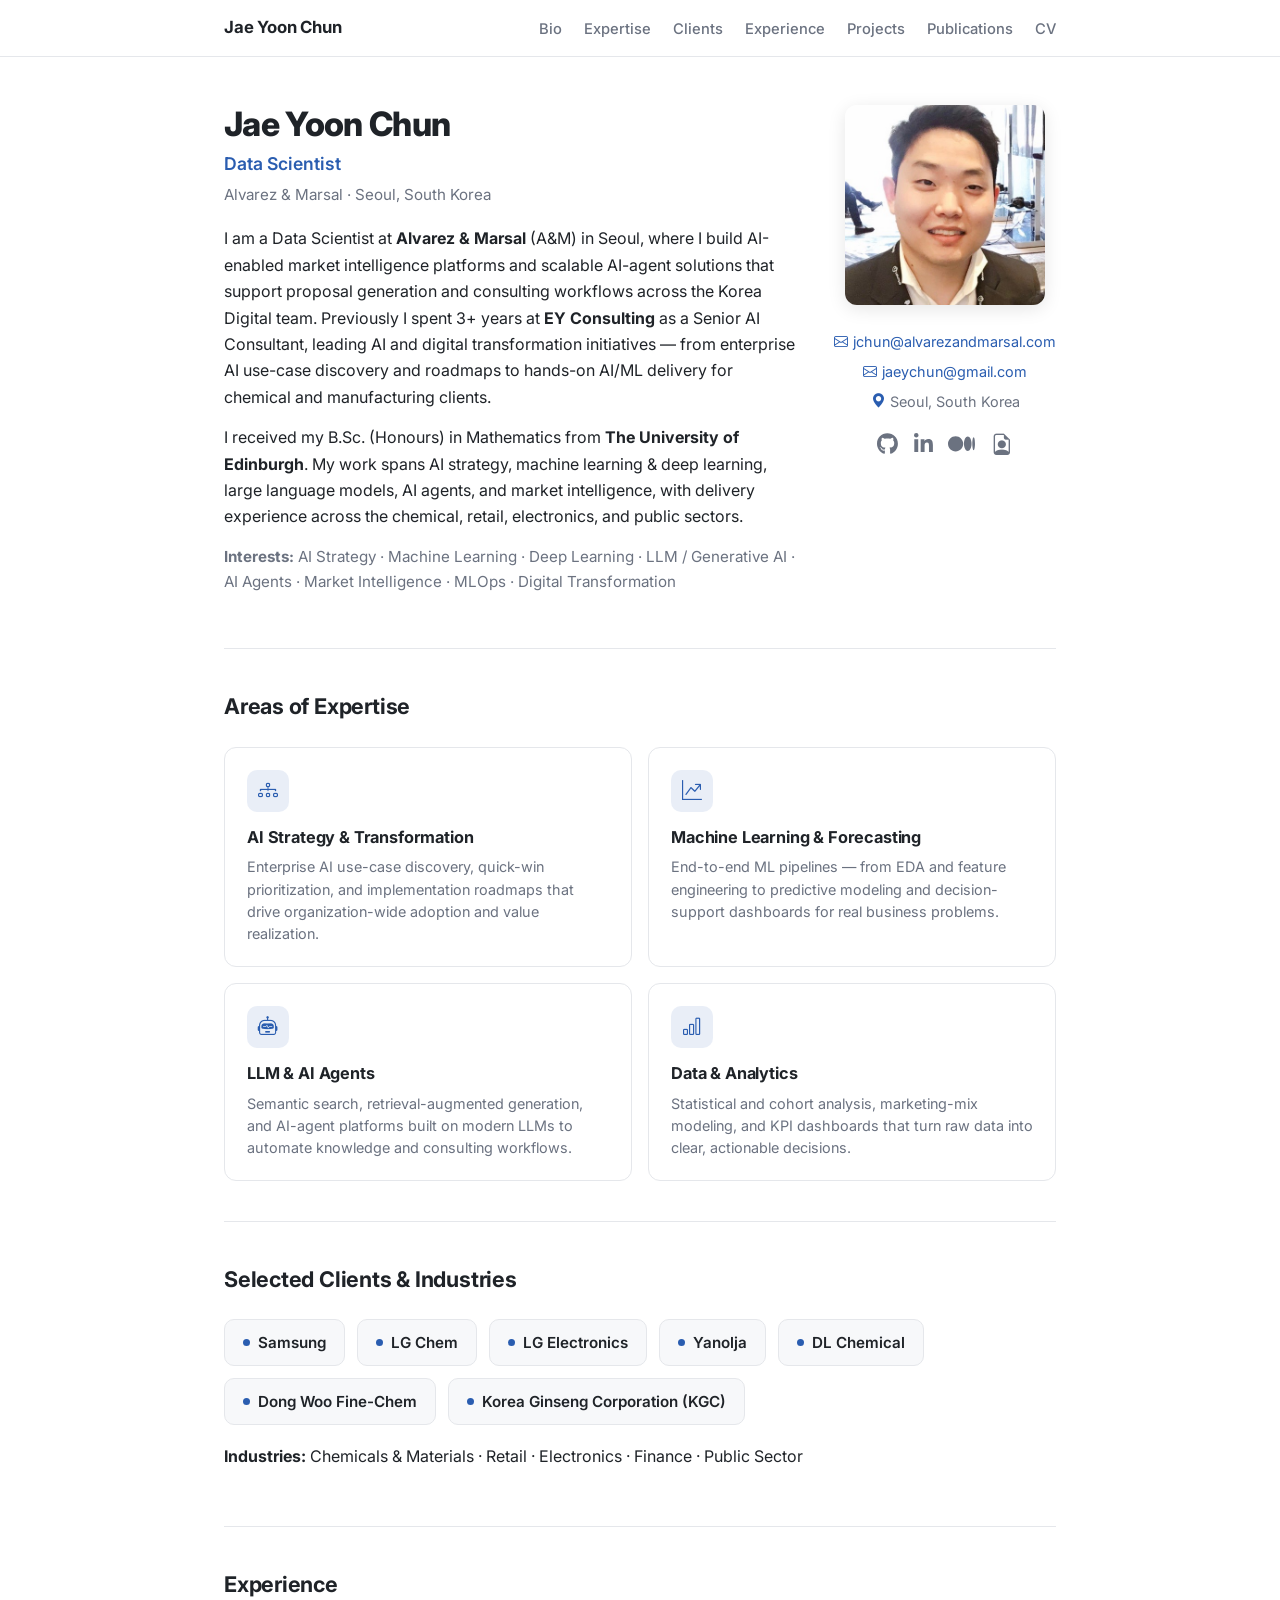
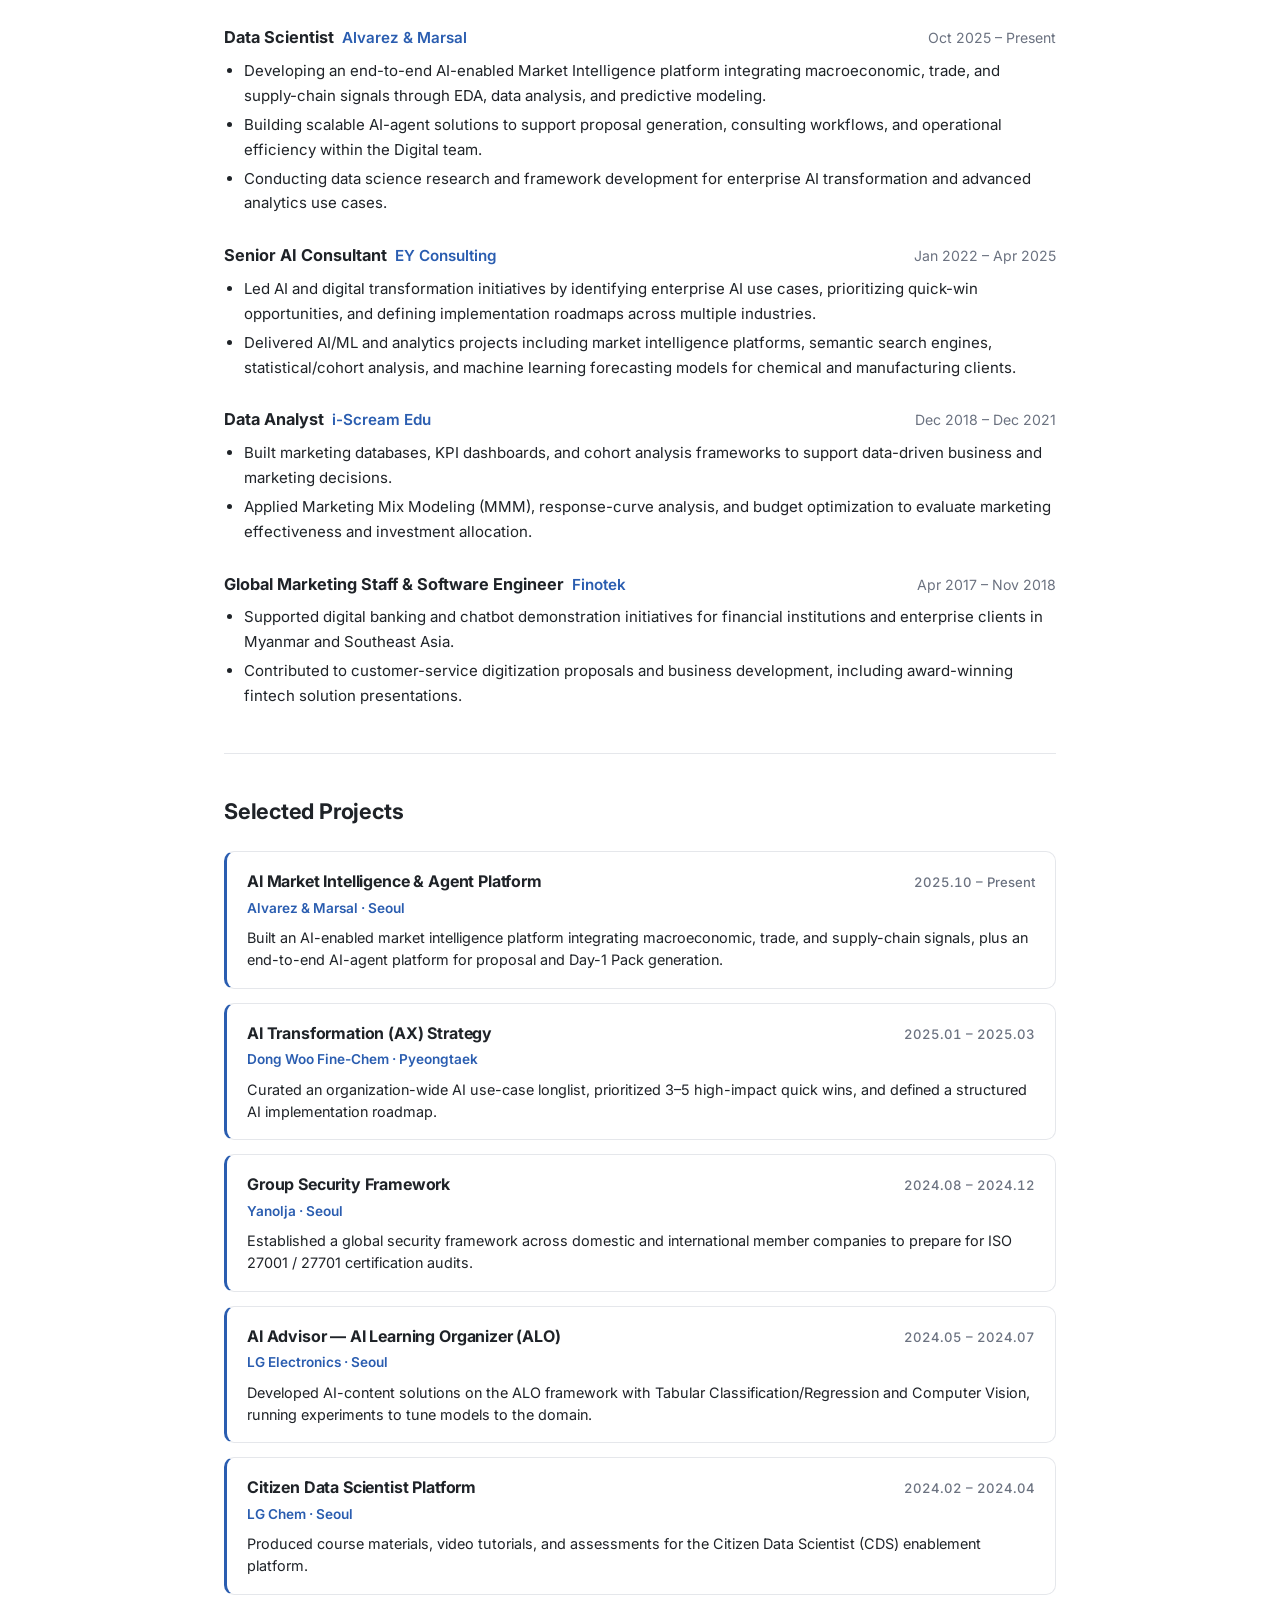
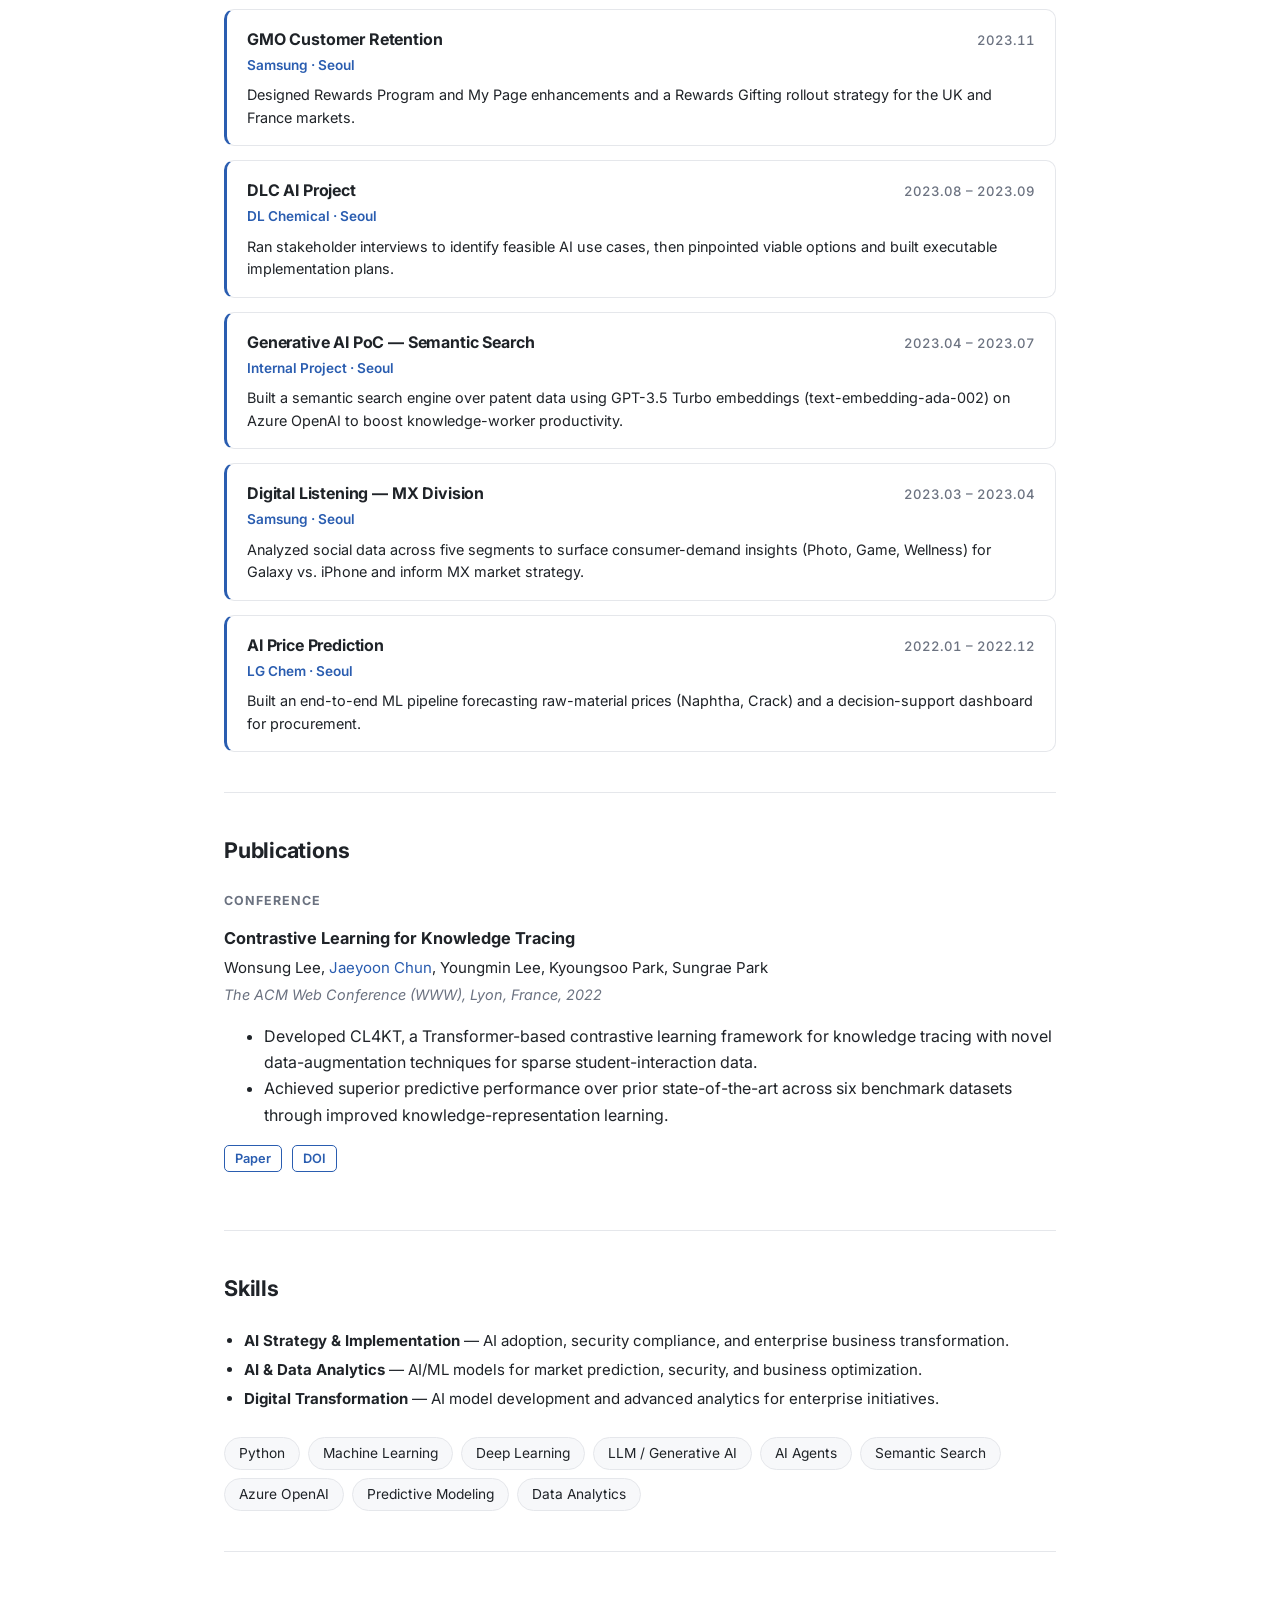
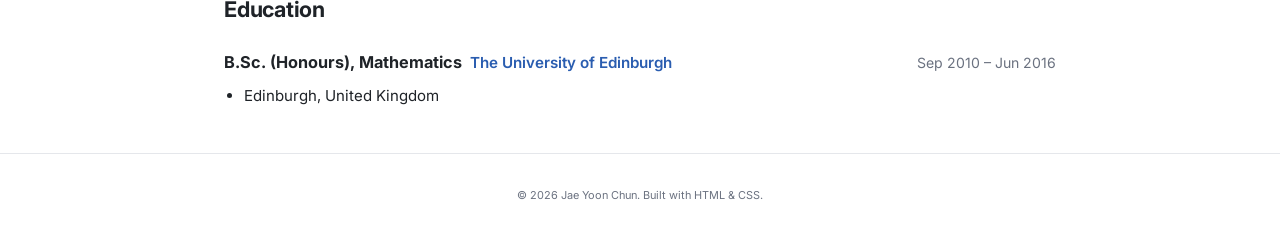
==== commit 1deef228: "email address updated | 2026.08.18" ====
--- a/index.html
+++ b/index.html
@@ -82,6 +82,7 @@
 					<img src="assets/images/jaeyoonchun.jpg" alt="Jae Yoon Chun">
 
 					<div class="bio-contact">
+						<span><i class="bi bi-envelope"></i> <a href="mailto:jchun@alvarezandmarsal.com">jchun@alvarezandmarsal.com</a></span>
 						<span><i class="bi bi-envelope"></i> <a href="mailto:jaeychun@gmail.com">jaeychun@gmail.com</a></span>
 						<span><i class="bi bi-geo-alt-fill"></i> Seoul, South Korea</span>
 					</div>
